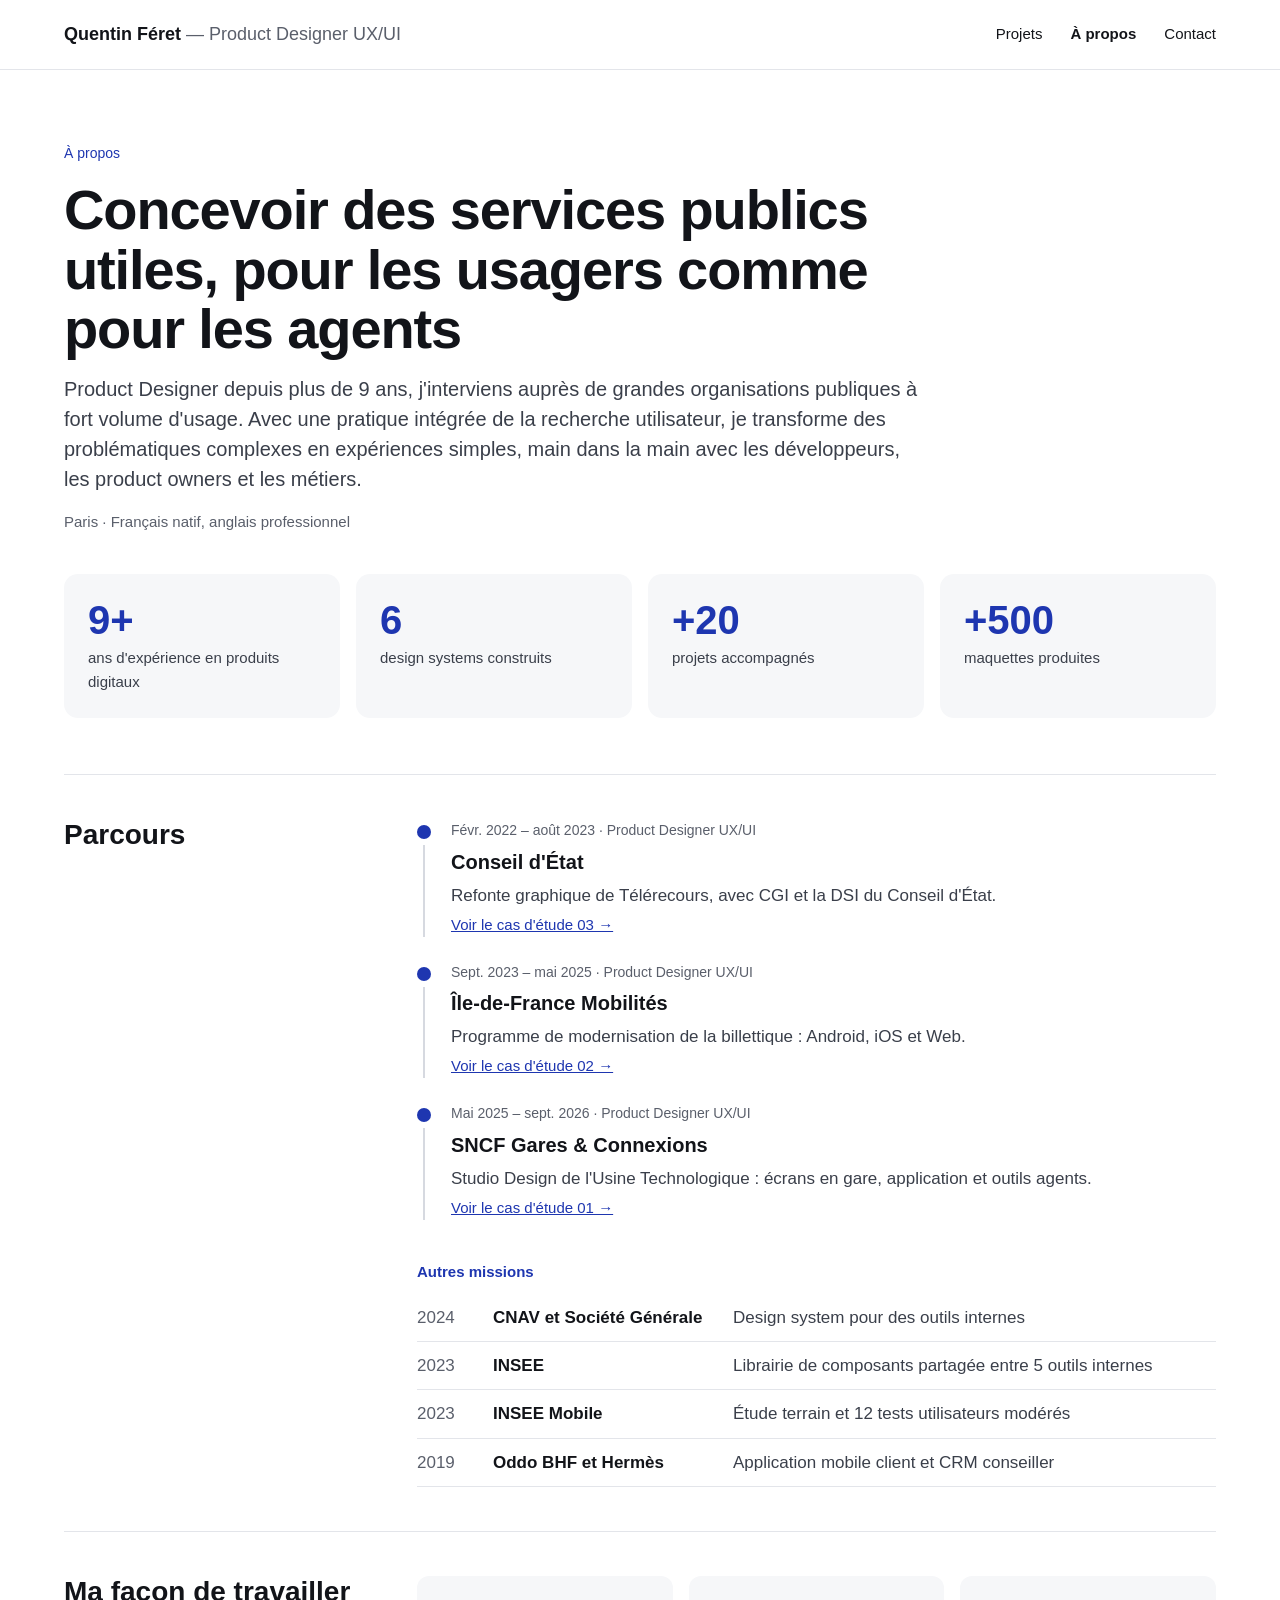
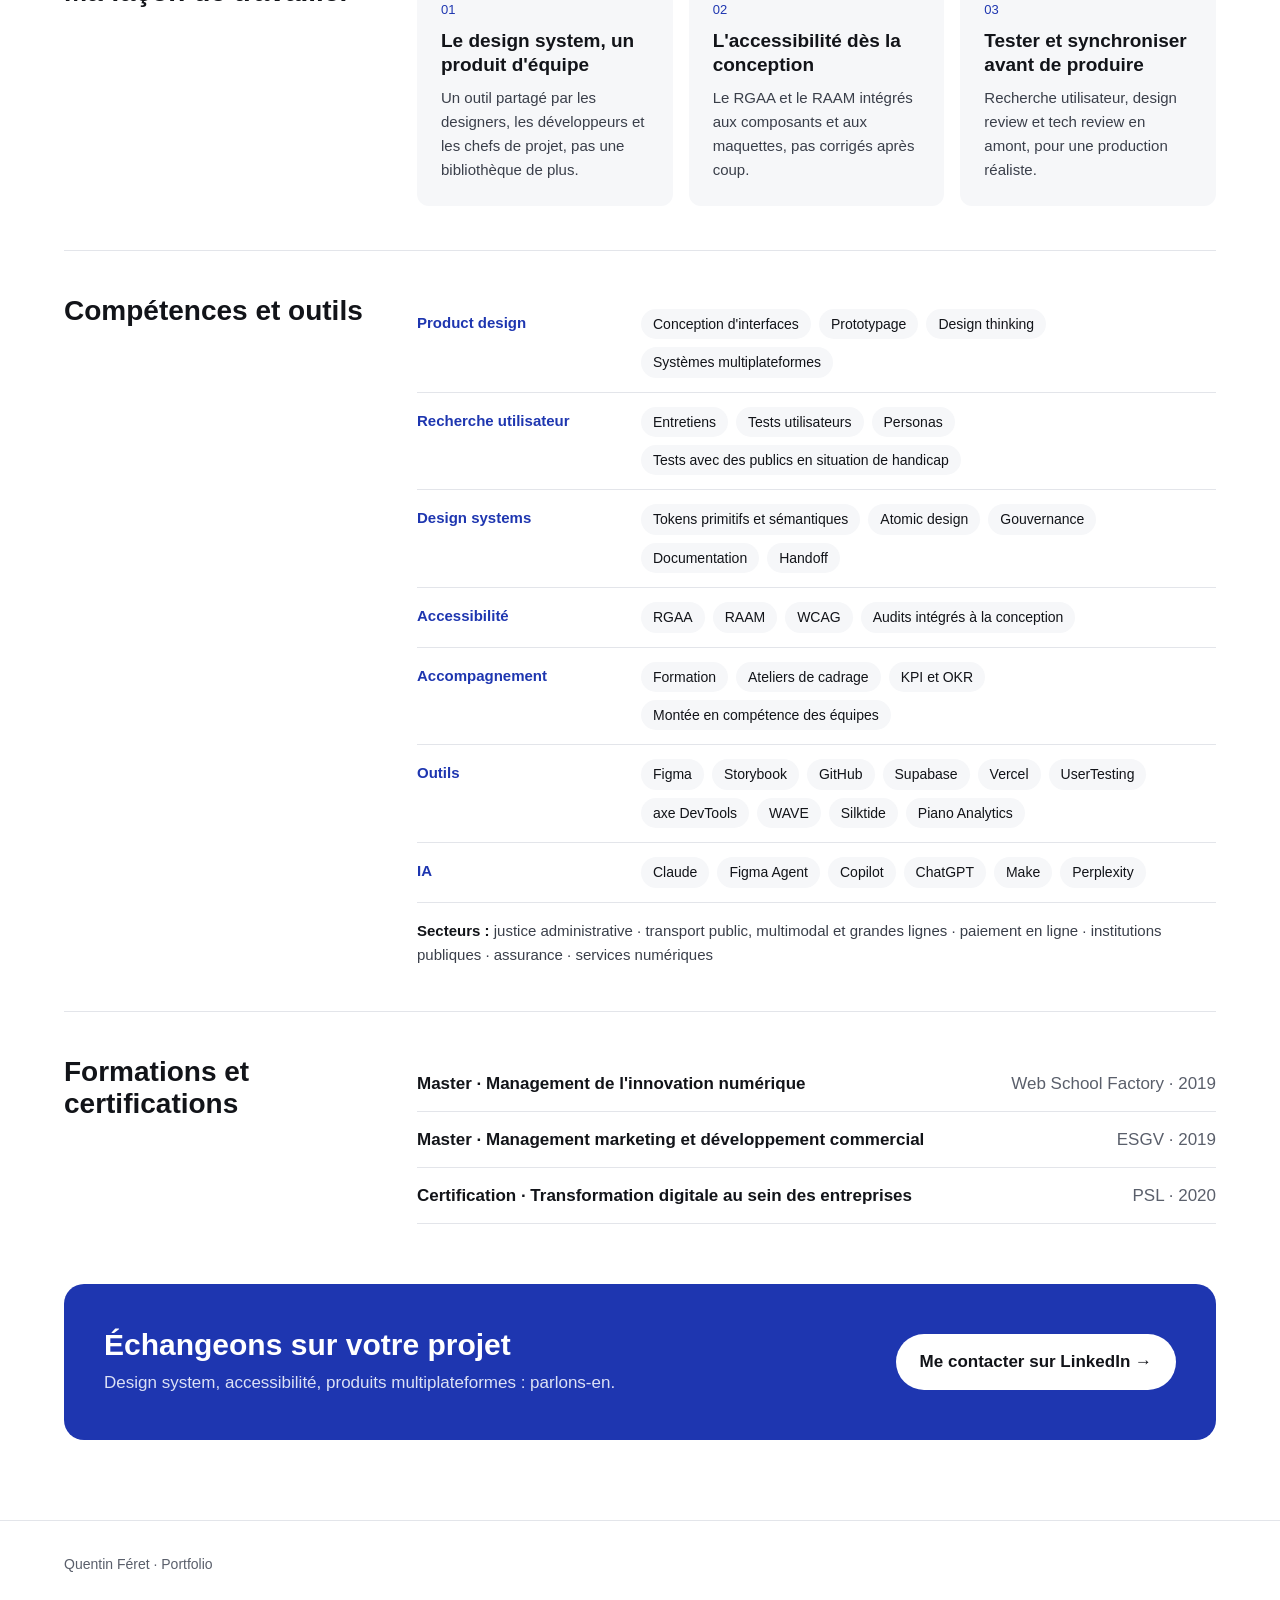
==== apropos.html @ 598bed36 "First upload" ====
<!doctype html>
<html lang="fr">
<head>
<meta charset="utf-8">
<meta name="viewport" content="width=device-width, initial-scale=1">
<title>À propos — Quentin Féret</title>
<meta name="description" content="Portfolio de Quentin Féret, Product Designer UX/UI : trois cas d'étude autour du design system (SNCF Gares &amp; Connexions, Île-de-France Mobilités, Conseil d'État).">
<meta property="og:title" content="À propos — Quentin Féret">
<meta property="og:type" content="website">
<link rel="icon" href="data:image/svg+xml,%3Csvg xmlns=%22http://www.w3.org/2000/svg%22 viewBox=%220 0 64 64%22%3E%3Crect width=%2264%22 height=%2264%22 rx=%2214%22 fill=%22%231E36B0%22/%3E%3Ctext x=%2232%22 y=%2242%22 font-family=%22Helvetica,Arial%22 font-size=%2226%22 font-weight=%22700%22 fill=%22white%22 text-anchor=%22middle%22%3EQF%3C/text%3E%3C/svg%3E">
<style>
*,*::before,*::after{box-sizing:border-box}
html{-webkit-text-size-adjust:100%}
img{max-width:100%}
body{margin:0;background:#FFFFFF}
a{color:#1E36B0}a:hover{color:#142680}
</style>
</head>
<body>
<div style="background: #FFFFFF; color: #121419; font-family: 'Helvetica Neue', Helvetica, Arial, sans-serif; font-size: 17px; line-height: 1.6; min-height: 100vh">
<header style="border-bottom: 1px solid #E3E5EA">
<div style="max-width: 1200px; margin: 0 auto; padding: 20px 24px; display: flex; flex-wrap: wrap; justify-content: space-between; align-items: center; gap: 16px">
<a href="index.html" style="font-weight: 600; font-size: 18px; color: #121419; text-decoration: none">Quentin Féret <span style="font-weight: 400; color: #5A5F6B">— Product Designer UX/UI</span></a>
<nav aria-label="Navigation principale" style="display: flex; gap: 28px; font-size: 15px">
<a href="index.html" style="color: #121419; text-decoration: none">Projets</a>
<a href="apropos.html" style="color: #121419; text-decoration: none; font-weight: 600">À propos</a>
<a href="https://www.linkedin.com/in/quentin-feret" target="_blank" rel="noopener" style="color: #121419; text-decoration: none">Contact</a>
</nav>
</div>
</header>
<main style="max-width: 1200px; margin: 0 auto; padding: 72px 24px 40px">
<div style="display: flex; flex-wrap: wrap; gap: 32px 56px; align-items: center; padding-bottom: 40px">
<div style="flex: 1 1 480px; max-width: 860px; display: flex; flex-direction: column; gap: 16px">
<span style="font-size: 14px; color: #1E36B0; font-weight: 500">À propos</span>
<h1 style="margin: 0; font-weight: 600; font-size: clamp(36px, 5vw, 56px); line-height: 1.06; letter-spacing: -0.02em">Concevoir des services publics utiles, pour les usagers comme pour les agents</h1>
<p style="margin: 0; font-size: 20px; line-height: 1.5; color: #3A3F4A">Product Designer depuis plus de 9 ans, j'interviens auprès de grandes organisations publiques à fort volume d'usage. Avec une pratique intégrée de la recherche utilisateur, je transforme des problématiques complexes en expériences simples, main dans la main avec les développeurs, les product owners et les métiers.</p>
<p style="margin: 0; font-size: 15px; color: #5A5F6B">Paris · Français natif, anglais professionnel</p>
</div>
</div>
<ul style="margin: 0 0 56px; padding: 0; list-style: none; display: grid; grid-template-columns: repeat(auto-fit, minmax(200px, 1fr)); gap: 16px"><li style="padding: 24px; background: #F6F7F9; border-radius: 14px; display: flex; flex-direction: column; gap: 4px"><span style="font-size: 40px; font-weight: 600; line-height: 1.1; color: #1E36B0">9+</span><span style="font-size: 15px; color: #3A3F4A">ans d'expérience en produits digitaux</span></li><li style="padding: 24px; background: #F6F7F9; border-radius: 14px; display: flex; flex-direction: column; gap: 4px"><span style="font-size: 40px; font-weight: 600; line-height: 1.1; color: #1E36B0">6</span><span style="font-size: 15px; color: #3A3F4A">design systems construits</span></li><li style="padding: 24px; background: #F6F7F9; border-radius: 14px; display: flex; flex-direction: column; gap: 4px"><span style="font-size: 40px; font-weight: 600; line-height: 1.1; color: #1E36B0">+20</span><span style="font-size: 15px; color: #3A3F4A">projets accompagnés</span></li><li style="padding: 24px; background: #F6F7F9; border-radius: 14px; display: flex; flex-direction: column; gap: 4px"><span style="font-size: 40px; font-weight: 600; line-height: 1.1; color: #1E36B0">+500</span><span style="font-size: 15px; color: #3A3F4A">maquettes produites</span></li></ul>
<section style="display: flex; flex-wrap: wrap; gap: 24px 40px; padding: 44px 0; border-top: 1px solid #E3E5EA">
<h2 style="flex: 1 1 220px; margin: 0; font-weight: 600; font-size: 28px; line-height: 1.15">Parcours</h2>
<div style="flex: 3 1 520px; display: flex; flex-direction: column; gap: 16px">
<ol style="margin: 0; padding: 0; list-style: none; display: flex; flex-direction: column"><li style="display: flex; gap: 20px; padding-bottom: 24px">
<div style="flex: 0 0 auto; display: flex; flex-direction: column; align-items: center"><span style="width: 14px; height: 14px; margin-top: 6px; border-radius: 50%; background: #1E36B0"></span><span style="flex-grow: 1; width: 2px; background: #D6D9E0; margin-top: 6px"></span></div>
<div style="display: flex; flex-direction: column; gap: 4px"><span style="font-size: 14px; color: #5A5F6B">Févr. 2022 – août 2023 · Product Designer UX/UI</span><span style="font-size: 20px; font-weight: 600">Conseil d'État</span><span style="color: #3A3F4A">Refonte graphique de Télérecours, avec CGI et la DSI du Conseil d'État.</span><a href="cas03-resume.html" style="font-size: 15px; font-weight: 500">Voir le cas d'étude 03 →</a></div>
</li><li style="display: flex; gap: 20px; padding-bottom: 24px">
<div style="flex: 0 0 auto; display: flex; flex-direction: column; align-items: center"><span style="width: 14px; height: 14px; margin-top: 6px; border-radius: 50%; background: #1E36B0"></span><span style="flex-grow: 1; width: 2px; background: #D6D9E0; margin-top: 6px"></span></div>
<div style="display: flex; flex-direction: column; gap: 4px"><span style="font-size: 14px; color: #5A5F6B">Sept. 2023 – mai 2025 · Product Designer UX/UI</span><span style="font-size: 20px; font-weight: 600">Île-de-France Mobilités</span><span style="color: #3A3F4A">Programme de modernisation de la billettique : Android, iOS et Web.</span><a href="cas02-resume.html" style="font-size: 15px; font-weight: 500">Voir le cas d'étude 02 →</a></div>
</li><li style="display: flex; gap: 20px; padding-bottom: 24px">
<div style="flex: 0 0 auto; display: flex; flex-direction: column; align-items: center"><span style="width: 14px; height: 14px; margin-top: 6px; border-radius: 50%; background: #1E36B0"></span><span style="flex-grow: 1; width: 2px; background: #D6D9E0; margin-top: 6px"></span></div>
<div style="display: flex; flex-direction: column; gap: 4px"><span style="font-size: 14px; color: #5A5F6B">Mai 2025 – sept. 2026 · Product Designer UX/UI</span><span style="font-size: 20px; font-weight: 600">SNCF Gares &amp; Connexions</span><span style="color: #3A3F4A">Studio Design de l'Usine Technologique : écrans en gare, application et outils agents.</span><a href="cas01-resume.html" style="font-size: 15px; font-weight: 500">Voir le cas d'étude 01 →</a></div>
</li></ol>
<div style="display: flex; flex-direction: column; gap: 10px"><h3 style="margin: 0; font-size: 15px; font-weight: 600; color: #1E36B0">Autres missions</h3><ul style="margin: 0; padding: 0; list-style: none; display: flex; flex-direction: column"><li style="display: flex; flex-wrap: wrap; gap: 4px 20px; padding: 10px 0; border-bottom: 1px solid #E3E5EA"><span style="flex: 0 0 56px; color: #5A5F6B">2024</span><span style="flex: 0 0 220px; font-weight: 600">CNAV et Société Générale</span><span style="flex: 1 1 240px; color: #3A3F4A">Design system pour des outils internes</span></li><li style="display: flex; flex-wrap: wrap; gap: 4px 20px; padding: 10px 0; border-bottom: 1px solid #E3E5EA"><span style="flex: 0 0 56px; color: #5A5F6B">2023</span><span style="flex: 0 0 220px; font-weight: 600">INSEE</span><span style="flex: 1 1 240px; color: #3A3F4A">Librairie de composants partagée entre 5 outils internes</span></li><li style="display: flex; flex-wrap: wrap; gap: 4px 20px; padding: 10px 0; border-bottom: 1px solid #E3E5EA"><span style="flex: 0 0 56px; color: #5A5F6B">2023</span><span style="flex: 0 0 220px; font-weight: 600">INSEE Mobile</span><span style="flex: 1 1 240px; color: #3A3F4A">Étude terrain et 12 tests utilisateurs modérés</span></li><li style="display: flex; flex-wrap: wrap; gap: 4px 20px; padding: 10px 0; border-bottom: 1px solid #E3E5EA"><span style="flex: 0 0 56px; color: #5A5F6B">2019</span><span style="flex: 0 0 220px; font-weight: 600">Oddo BHF et Hermès</span><span style="flex: 1 1 240px; color: #3A3F4A">Application mobile client et CRM conseiller</span></li></ul></div>
</div>
</section>
<section style="display: flex; flex-wrap: wrap; gap: 24px 40px; padding: 44px 0; border-top: 1px solid #E3E5EA">
<h2 style="flex: 1 1 220px; margin: 0; font-weight: 600; font-size: 28px; line-height: 1.15">Ma façon de travailler</h2>
<div style="flex: 3 1 520px; display: flex; flex-direction: column; gap: 16px">
<ul style="margin: 0; padding: 0; list-style: none; display: grid; grid-template-columns: repeat(auto-fit, minmax(220px, 1fr)); gap: 16px"><li style="padding: 24px; background: #F6F7F9; border-radius: 12px; display: flex; flex-direction: column; gap: 8px"><span style="font-size: 13px; color: #1E36B0">01</span><h3 style="margin: 0; font-size: 19px; font-weight: 600; line-height: 1.3">Le design system, un produit d'équipe</h3><p style="margin: 0; color: #3A3F4A; font-size: 15px">Un outil partagé par les designers, les développeurs et les chefs de projet, pas une bibliothèque de plus.</p></li><li style="padding: 24px; background: #F6F7F9; border-radius: 12px; display: flex; flex-direction: column; gap: 8px"><span style="font-size: 13px; color: #1E36B0">02</span><h3 style="margin: 0; font-size: 19px; font-weight: 600; line-height: 1.3">L'accessibilité dès la conception</h3><p style="margin: 0; color: #3A3F4A; font-size: 15px">Le RGAA et le RAAM intégrés aux composants et aux maquettes, pas corrigés après coup.</p></li><li style="padding: 24px; background: #F6F7F9; border-radius: 12px; display: flex; flex-direction: column; gap: 8px"><span style="font-size: 13px; color: #1E36B0">03</span><h3 style="margin: 0; font-size: 19px; font-weight: 600; line-height: 1.3">Tester et synchroniser avant de produire</h3><p style="margin: 0; color: #3A3F4A; font-size: 15px">Recherche utilisateur, design review et tech review en amont, pour une production réaliste.</p></li></ul>
</div>
</section>
<section style="display: flex; flex-wrap: wrap; gap: 24px 40px; padding: 44px 0; border-top: 1px solid #E3E5EA">
<h2 style="flex: 1 1 220px; margin: 0; font-weight: 600; font-size: 28px; line-height: 1.15">Compétences et outils</h2>
<div style="flex: 3 1 520px; display: flex; flex-direction: column; gap: 16px">
<div style="display: flex; flex-direction: column"><div style="display: flex; flex-wrap: wrap; gap: 8px 24px; padding: 14px 0; border-bottom: 1px solid #E3E5EA"><h3 style="flex: 0 0 200px; margin: 0; font-size: 15px; font-weight: 600; line-height: 1.8; color: #1E36B0">Product design</h3><ul style="flex: 1 1 280px; margin: 0; padding: 0; list-style: none; display: flex; flex-wrap: wrap; gap: 8px"><li style="padding: 4px 12px; background: #F6F7F9; border-radius: 999px; font-size: 14px">Conception d'interfaces</li><li style="padding: 4px 12px; background: #F6F7F9; border-radius: 999px; font-size: 14px">Prototypage</li><li style="padding: 4px 12px; background: #F6F7F9; border-radius: 999px; font-size: 14px">Design thinking</li><li style="padding: 4px 12px; background: #F6F7F9; border-radius: 999px; font-size: 14px">Systèmes multiplateformes</li></ul></div><div style="display: flex; flex-wrap: wrap; gap: 8px 24px; padding: 14px 0; border-bottom: 1px solid #E3E5EA"><h3 style="flex: 0 0 200px; margin: 0; font-size: 15px; font-weight: 600; line-height: 1.8; color: #1E36B0">Recherche utilisateur</h3><ul style="flex: 1 1 280px; margin: 0; padding: 0; list-style: none; display: flex; flex-wrap: wrap; gap: 8px"><li style="padding: 4px 12px; background: #F6F7F9; border-radius: 999px; font-size: 14px">Entretiens</li><li style="padding: 4px 12px; background: #F6F7F9; border-radius: 999px; font-size: 14px">Tests utilisateurs</li><li style="padding: 4px 12px; background: #F6F7F9; border-radius: 999px; font-size: 14px">Personas</li><li style="padding: 4px 12px; background: #F6F7F9; border-radius: 999px; font-size: 14px">Tests avec des publics en situation de handicap</li></ul></div><div style="display: flex; flex-wrap: wrap; gap: 8px 24px; padding: 14px 0; border-bottom: 1px solid #E3E5EA"><h3 style="flex: 0 0 200px; margin: 0; font-size: 15px; font-weight: 600; line-height: 1.8; color: #1E36B0">Design systems</h3><ul style="flex: 1 1 280px; margin: 0; padding: 0; list-style: none; display: flex; flex-wrap: wrap; gap: 8px"><li style="padding: 4px 12px; background: #F6F7F9; border-radius: 999px; font-size: 14px">Tokens primitifs et sémantiques</li><li style="padding: 4px 12px; background: #F6F7F9; border-radius: 999px; font-size: 14px">Atomic design</li><li style="padding: 4px 12px; background: #F6F7F9; border-radius: 999px; font-size: 14px">Gouvernance</li><li style="padding: 4px 12px; background: #F6F7F9; border-radius: 999px; font-size: 14px">Documentation</li><li style="padding: 4px 12px; background: #F6F7F9; border-radius: 999px; font-size: 14px">Handoff</li></ul></div><div style="display: flex; flex-wrap: wrap; gap: 8px 24px; padding: 14px 0; border-bottom: 1px solid #E3E5EA"><h3 style="flex: 0 0 200px; margin: 0; font-size: 15px; font-weight: 600; line-height: 1.8; color: #1E36B0">Accessibilité</h3><ul style="flex: 1 1 280px; margin: 0; padding: 0; list-style: none; display: flex; flex-wrap: wrap; gap: 8px"><li style="padding: 4px 12px; background: #F6F7F9; border-radius: 999px; font-size: 14px">RGAA</li><li style="padding: 4px 12px; background: #F6F7F9; border-radius: 999px; font-size: 14px">RAAM</li><li style="padding: 4px 12px; background: #F6F7F9; border-radius: 999px; font-size: 14px">WCAG</li><li style="padding: 4px 12px; background: #F6F7F9; border-radius: 999px; font-size: 14px">Audits intégrés à la conception</li></ul></div><div style="display: flex; flex-wrap: wrap; gap: 8px 24px; padding: 14px 0; border-bottom: 1px solid #E3E5EA"><h3 style="flex: 0 0 200px; margin: 0; font-size: 15px; font-weight: 600; line-height: 1.8; color: #1E36B0">Accompagnement</h3><ul style="flex: 1 1 280px; margin: 0; padding: 0; list-style: none; display: flex; flex-wrap: wrap; gap: 8px"><li style="padding: 4px 12px; background: #F6F7F9; border-radius: 999px; font-size: 14px">Formation</li><li style="padding: 4px 12px; background: #F6F7F9; border-radius: 999px; font-size: 14px">Ateliers de cadrage</li><li style="padding: 4px 12px; background: #F6F7F9; border-radius: 999px; font-size: 14px">KPI et OKR</li><li style="padding: 4px 12px; background: #F6F7F9; border-radius: 999px; font-size: 14px">Montée en compétence des équipes</li></ul></div><div style="display: flex; flex-wrap: wrap; gap: 8px 24px; padding: 14px 0; border-bottom: 1px solid #E3E5EA"><h3 style="flex: 0 0 200px; margin: 0; font-size: 15px; font-weight: 600; line-height: 1.8; color: #1E36B0">Outils</h3><ul style="flex: 1 1 280px; margin: 0; padding: 0; list-style: none; display: flex; flex-wrap: wrap; gap: 8px"><li style="padding: 4px 12px; background: #F6F7F9; border-radius: 999px; font-size: 14px">Figma</li><li style="padding: 4px 12px; background: #F6F7F9; border-radius: 999px; font-size: 14px">Storybook</li><li style="padding: 4px 12px; background: #F6F7F9; border-radius: 999px; font-size: 14px">GitHub</li><li style="padding: 4px 12px; background: #F6F7F9; border-radius: 999px; font-size: 14px">Supabase</li><li style="padding: 4px 12px; background: #F6F7F9; border-radius: 999px; font-size: 14px">Vercel</li><li style="padding: 4px 12px; background: #F6F7F9; border-radius: 999px; font-size: 14px">UserTesting</li><li style="padding: 4px 12px; background: #F6F7F9; border-radius: 999px; font-size: 14px">axe DevTools</li><li style="padding: 4px 12px; background: #F6F7F9; border-radius: 999px; font-size: 14px">WAVE</li><li style="padding: 4px 12px; background: #F6F7F9; border-radius: 999px; font-size: 14px">Silktide</li><li style="padding: 4px 12px; background: #F6F7F9; border-radius: 999px; font-size: 14px">Piano Analytics</li></ul></div><div style="display: flex; flex-wrap: wrap; gap: 8px 24px; padding: 14px 0; border-bottom: 1px solid #E3E5EA"><h3 style="flex: 0 0 200px; margin: 0; font-size: 15px; font-weight: 600; line-height: 1.8; color: #1E36B0">IA</h3><ul style="flex: 1 1 280px; margin: 0; padding: 0; list-style: none; display: flex; flex-wrap: wrap; gap: 8px"><li style="padding: 4px 12px; background: #F6F7F9; border-radius: 999px; font-size: 14px">Claude</li><li style="padding: 4px 12px; background: #F6F7F9; border-radius: 999px; font-size: 14px">Figma Agent</li><li style="padding: 4px 12px; background: #F6F7F9; border-radius: 999px; font-size: 14px">Copilot</li><li style="padding: 4px 12px; background: #F6F7F9; border-radius: 999px; font-size: 14px">ChatGPT</li><li style="padding: 4px 12px; background: #F6F7F9; border-radius: 999px; font-size: 14px">Make</li><li style="padding: 4px 12px; background: #F6F7F9; border-radius: 999px; font-size: 14px">Perplexity</li></ul></div></div>
<p style="margin: 0; font-size: 15px; color: #3A3F4A"><strong style="color: #121419">Secteurs :</strong> justice administrative · transport public, multimodal et grandes lignes · paiement en ligne · institutions publiques · assurance · services numériques</p>
</div>
</section>
<section style="display: flex; flex-wrap: wrap; gap: 24px 40px; padding: 44px 0; border-top: 1px solid #E3E5EA">
<h2 style="flex: 1 1 220px; margin: 0; font-weight: 600; font-size: 28px; line-height: 1.15">Formations et certifications</h2>
<div style="flex: 3 1 520px; display: flex; flex-direction: column; gap: 16px">
<ul style="margin: 0; padding: 0; list-style: none; display: flex; flex-direction: column"><li style="display: flex; flex-wrap: wrap; justify-content: space-between; gap: 8px 24px; padding: 14px 0; border-bottom: 1px solid #E3E5EA"><span style="font-weight: 600">Master · Management de l'innovation numérique</span><span style="color: #5A5F6B">Web School Factory · 2019</span></li><li style="display: flex; flex-wrap: wrap; justify-content: space-between; gap: 8px 24px; padding: 14px 0; border-bottom: 1px solid #E3E5EA"><span style="font-weight: 600">Master · Management marketing et développement commercial</span><span style="color: #5A5F6B">ESGV · 2019</span></li><li style="display: flex; flex-wrap: wrap; justify-content: space-between; gap: 8px 24px; padding: 14px 0; border-bottom: 1px solid #E3E5EA"><span style="font-weight: 600">Certification · Transformation digitale au sein des entreprises</span><span style="color: #5A5F6B">PSL · 2020</span></li></ul>
</div>
</section>
<section style="margin-top: 16px; padding: 44px 40px; background: #1E36B0; border-radius: 20px; color: #FFFFFF; display: flex; flex-wrap: wrap; justify-content: space-between; align-items: center; gap: 24px">
<div style="display: flex; flex-direction: column; gap: 6px"><h2 style="margin: 0; font-size: 30px; font-weight: 600; line-height: 1.15">Échangeons sur votre projet</h2><p style="margin: 0; color: #DCE1F5">Design system, accessibilité, produits multiplateformes : parlons-en.</p></div>
<a href="https://www.linkedin.com/in/quentin-feret" target="_blank" rel="noopener" style="padding: 14px 24px; background: #FFFFFF; color: #121419; border-radius: 999px; font-weight: 600; text-decoration: none">Me contacter sur LinkedIn →</a>
</section>
</main>
<footer style="border-top: 1px solid #E3E5EA; margin-top: 40px">
<div style="max-width: 1200px; margin: 0 auto; padding: 32px 24px; font-size: 14px; color: #5A5F6B">Quentin Féret · Portfolio</div>
</footer>
</div>
</body>
</html>
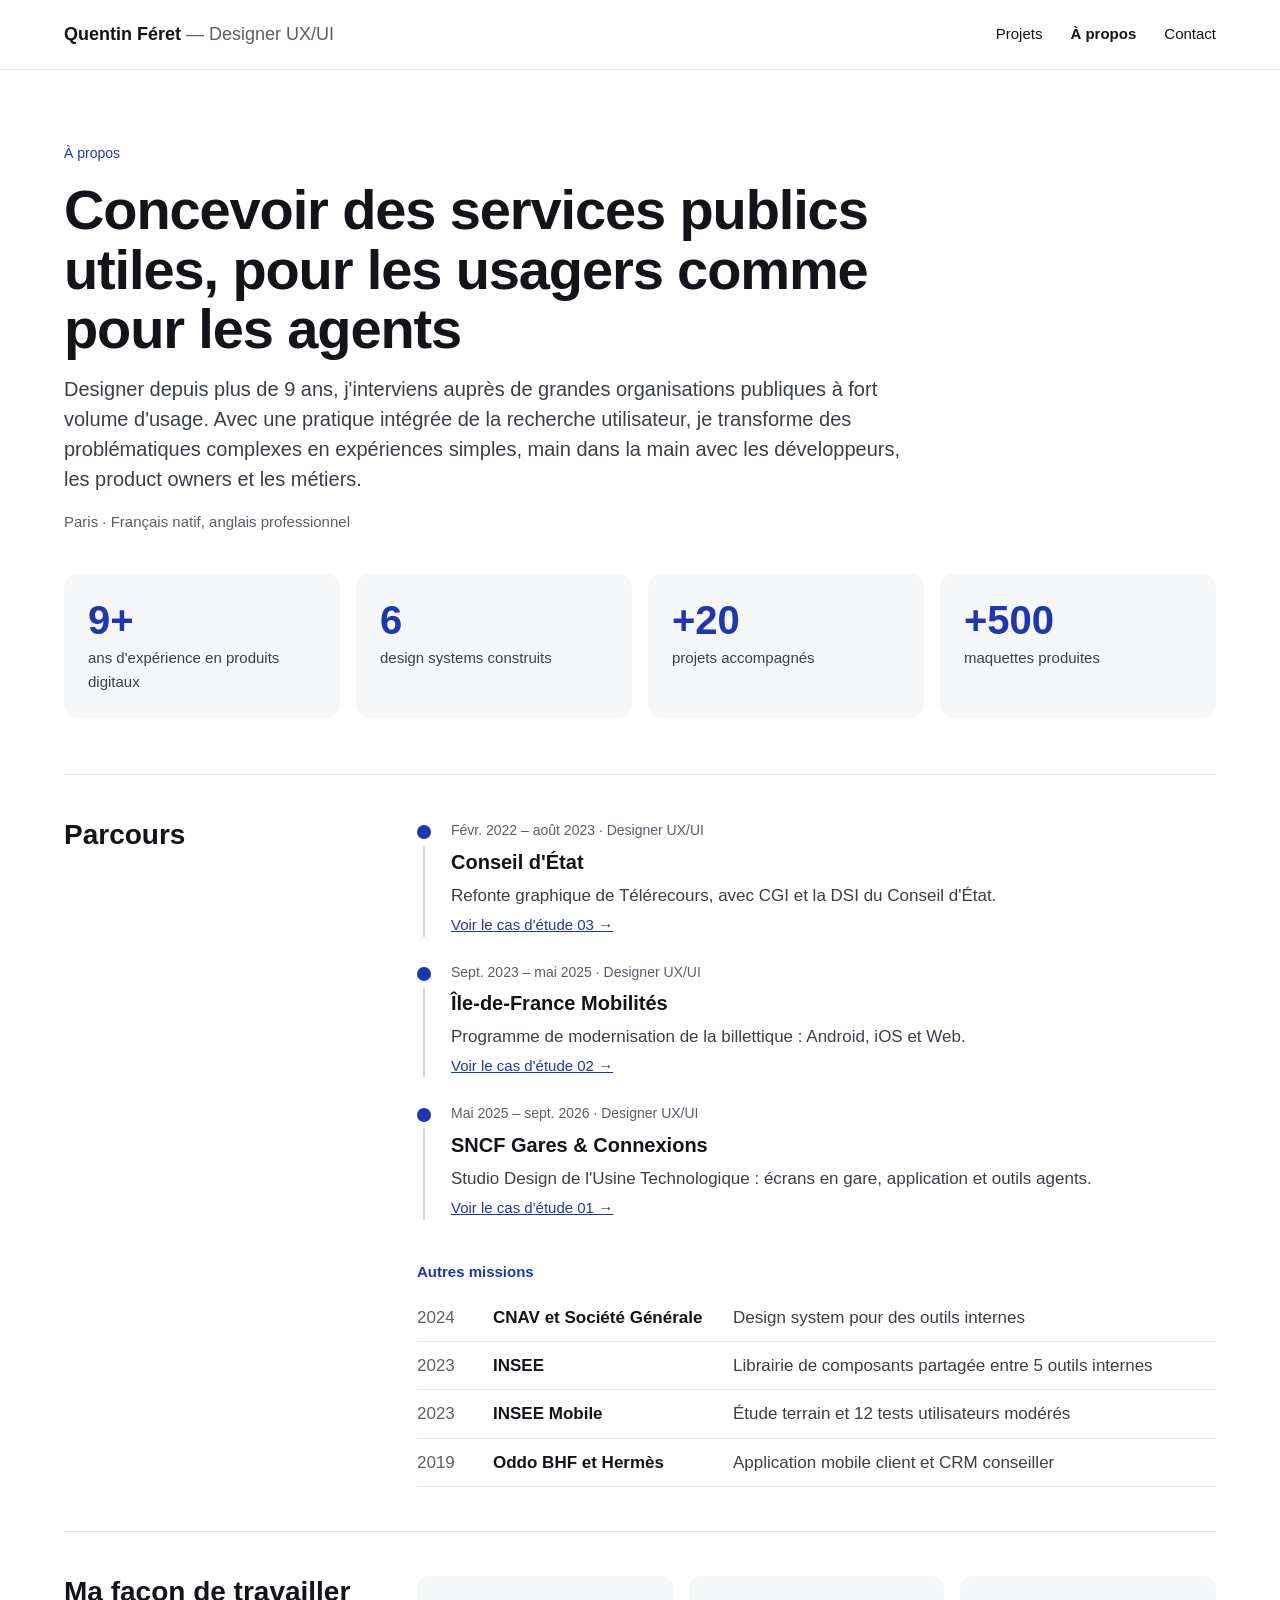
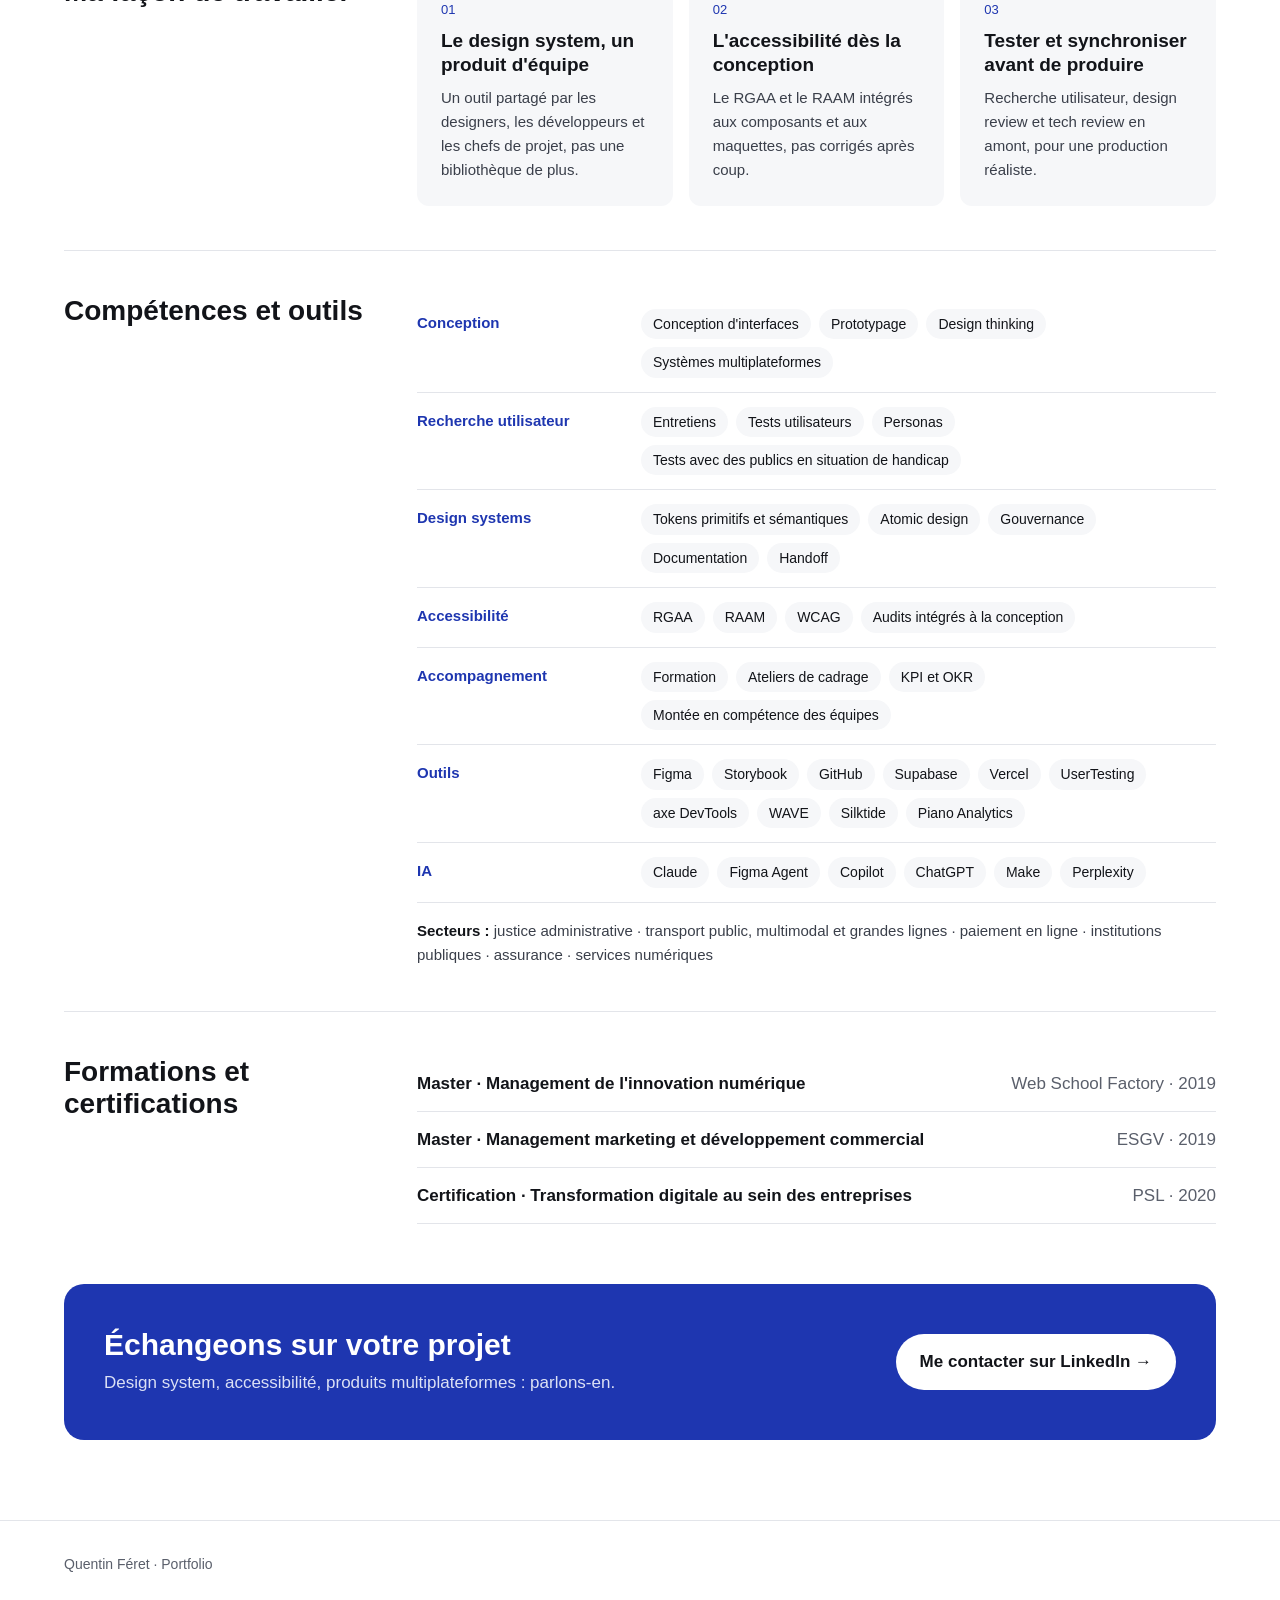
==== commit db213350: "Retire le bilan des résumés et remplace Product Designer par Designer Co-Authored-By: Claude Opus 5." ====
--- a/apropos.html
+++ b/apropos.html
@@ -4,7 +4,7 @@
 <meta charset="utf-8">
 <meta name="viewport" content="width=device-width, initial-scale=1">
 <title>À propos — Quentin Féret</title>
-<meta name="description" content="Portfolio de Quentin Féret, Product Designer UX/UI : trois cas d'étude autour du design system (SNCF Gares &amp; Connexions, Île-de-France Mobilités, Conseil d'État).">
+<meta name="description" content="Portfolio de Quentin Féret, Designer UX/UI : trois cas d'étude autour du design system (SNCF Gares &amp; Connexions, Île-de-France Mobilités, Conseil d'État).">
 <meta property="og:title" content="À propos — Quentin Féret">
 <meta property="og:type" content="website">
 <link rel="icon" href="data:image/svg+xml,%3Csvg xmlns=%22http://www.w3.org/2000/svg%22 viewBox=%220 0 64 64%22%3E%3Crect width=%2264%22 height=%2264%22 rx=%2214%22 fill=%22%231E36B0%22/%3E%3Ctext x=%2232%22 y=%2242%22 font-family=%22Helvetica,Arial%22 font-size=%2226%22 font-weight=%22700%22 fill=%22white%22 text-anchor=%22middle%22%3EQF%3C/text%3E%3C/svg%3E">
@@ -20,7 +20,7 @@
 <div style="background: #FFFFFF; color: #121419; font-family: 'Helvetica Neue', Helvetica, Arial, sans-serif; font-size: 17px; line-height: 1.6; min-height: 100vh">
 <header style="border-bottom: 1px solid #E3E5EA">
 <div style="max-width: 1200px; margin: 0 auto; padding: 20px 24px; display: flex; flex-wrap: wrap; justify-content: space-between; align-items: center; gap: 16px">
-<a href="index.html" style="font-weight: 600; font-size: 18px; color: #121419; text-decoration: none">Quentin Féret <span style="font-weight: 400; color: #5A5F6B">— Product Designer UX/UI</span></a>
+<a href="index.html" style="font-weight: 600; font-size: 18px; color: #121419; text-decoration: none">Quentin Féret <span style="font-weight: 400; color: #5A5F6B">— Designer UX/UI</span></a>
 <nav aria-label="Navigation principale" style="display: flex; gap: 28px; font-size: 15px">
 <a href="index.html" style="color: #121419; text-decoration: none">Projets</a>
 <a href="apropos.html" style="color: #121419; text-decoration: none; font-weight: 600">À propos</a>
@@ -33,7 +33,7 @@
 <div style="flex: 1 1 480px; max-width: 860px; display: flex; flex-direction: column; gap: 16px">
 <span style="font-size: 14px; color: #1E36B0; font-weight: 500">À propos</span>
 <h1 style="margin: 0; font-weight: 600; font-size: clamp(36px, 5vw, 56px); line-height: 1.06; letter-spacing: -0.02em">Concevoir des services publics utiles, pour les usagers comme pour les agents</h1>
-<p style="margin: 0; font-size: 20px; line-height: 1.5; color: #3A3F4A">Product Designer depuis plus de 9 ans, j'interviens auprès de grandes organisations publiques à fort volume d'usage. Avec une pratique intégrée de la recherche utilisateur, je transforme des problématiques complexes en expériences simples, main dans la main avec les développeurs, les product owners et les métiers.</p>
+<p style="margin: 0; font-size: 20px; line-height: 1.5; color: #3A3F4A">Designer depuis plus de 9 ans, j'interviens auprès de grandes organisations publiques à fort volume d'usage. Avec une pratique intégrée de la recherche utilisateur, je transforme des problématiques complexes en expériences simples, main dans la main avec les développeurs, les product owners et les métiers.</p>
 <p style="margin: 0; font-size: 15px; color: #5A5F6B">Paris · Français natif, anglais professionnel</p>
 </div>
 </div>
@@ -43,13 +43,13 @@
 <div style="flex: 3 1 520px; display: flex; flex-direction: column; gap: 16px">
 <ol style="margin: 0; padding: 0; list-style: none; display: flex; flex-direction: column"><li style="display: flex; gap: 20px; padding-bottom: 24px">
 <div style="flex: 0 0 auto; display: flex; flex-direction: column; align-items: center"><span style="width: 14px; height: 14px; margin-top: 6px; border-radius: 50%; background: #1E36B0"></span><span style="flex-grow: 1; width: 2px; background: #D6D9E0; margin-top: 6px"></span></div>
-<div style="display: flex; flex-direction: column; gap: 4px"><span style="font-size: 14px; color: #5A5F6B">Févr. 2022 – août 2023 · Product Designer UX/UI</span><span style="font-size: 20px; font-weight: 600">Conseil d'État</span><span style="color: #3A3F4A">Refonte graphique de Télérecours, avec CGI et la DSI du Conseil d'État.</span><a href="cas03-resume.html" style="font-size: 15px; font-weight: 500">Voir le cas d'étude 03 →</a></div>
+<div style="display: flex; flex-direction: column; gap: 4px"><span style="font-size: 14px; color: #5A5F6B">Févr. 2022 – août 2023 · Designer UX/UI</span><span style="font-size: 20px; font-weight: 600">Conseil d'État</span><span style="color: #3A3F4A">Refonte graphique de Télérecours, avec CGI et la DSI du Conseil d'État.</span><a href="cas03-resume.html" style="font-size: 15px; font-weight: 500">Voir le cas d'étude 03 →</a></div>
 </li><li style="display: flex; gap: 20px; padding-bottom: 24px">
 <div style="flex: 0 0 auto; display: flex; flex-direction: column; align-items: center"><span style="width: 14px; height: 14px; margin-top: 6px; border-radius: 50%; background: #1E36B0"></span><span style="flex-grow: 1; width: 2px; background: #D6D9E0; margin-top: 6px"></span></div>
-<div style="display: flex; flex-direction: column; gap: 4px"><span style="font-size: 14px; color: #5A5F6B">Sept. 2023 – mai 2025 · Product Designer UX/UI</span><span style="font-size: 20px; font-weight: 600">Île-de-France Mobilités</span><span style="color: #3A3F4A">Programme de modernisation de la billettique : Android, iOS et Web.</span><a href="cas02-resume.html" style="font-size: 15px; font-weight: 500">Voir le cas d'étude 02 →</a></div>
+<div style="display: flex; flex-direction: column; gap: 4px"><span style="font-size: 14px; color: #5A5F6B">Sept. 2023 – mai 2025 · Designer UX/UI</span><span style="font-size: 20px; font-weight: 600">Île-de-France Mobilités</span><span style="color: #3A3F4A">Programme de modernisation de la billettique : Android, iOS et Web.</span><a href="cas02-resume.html" style="font-size: 15px; font-weight: 500">Voir le cas d'étude 02 →</a></div>
 </li><li style="display: flex; gap: 20px; padding-bottom: 24px">
 <div style="flex: 0 0 auto; display: flex; flex-direction: column; align-items: center"><span style="width: 14px; height: 14px; margin-top: 6px; border-radius: 50%; background: #1E36B0"></span><span style="flex-grow: 1; width: 2px; background: #D6D9E0; margin-top: 6px"></span></div>
-<div style="display: flex; flex-direction: column; gap: 4px"><span style="font-size: 14px; color: #5A5F6B">Mai 2025 – sept. 2026 · Product Designer UX/UI</span><span style="font-size: 20px; font-weight: 600">SNCF Gares &amp; Connexions</span><span style="color: #3A3F4A">Studio Design de l'Usine Technologique : écrans en gare, application et outils agents.</span><a href="cas01-resume.html" style="font-size: 15px; font-weight: 500">Voir le cas d'étude 01 →</a></div>
+<div style="display: flex; flex-direction: column; gap: 4px"><span style="font-size: 14px; color: #5A5F6B">Mai 2025 – sept. 2026 · Designer UX/UI</span><span style="font-size: 20px; font-weight: 600">SNCF Gares &amp; Connexions</span><span style="color: #3A3F4A">Studio Design de l'Usine Technologique : écrans en gare, application et outils agents.</span><a href="cas01-resume.html" style="font-size: 15px; font-weight: 500">Voir le cas d'étude 01 →</a></div>
 </li></ol>
 <div style="display: flex; flex-direction: column; gap: 10px"><h3 style="margin: 0; font-size: 15px; font-weight: 600; color: #1E36B0">Autres missions</h3><ul style="margin: 0; padding: 0; list-style: none; display: flex; flex-direction: column"><li style="display: flex; flex-wrap: wrap; gap: 4px 20px; padding: 10px 0; border-bottom: 1px solid #E3E5EA"><span style="flex: 0 0 56px; color: #5A5F6B">2024</span><span style="flex: 0 0 220px; font-weight: 600">CNAV et Société Générale</span><span style="flex: 1 1 240px; color: #3A3F4A">Design system pour des outils internes</span></li><li style="display: flex; flex-wrap: wrap; gap: 4px 20px; padding: 10px 0; border-bottom: 1px solid #E3E5EA"><span style="flex: 0 0 56px; color: #5A5F6B">2023</span><span style="flex: 0 0 220px; font-weight: 600">INSEE</span><span style="flex: 1 1 240px; color: #3A3F4A">Librairie de composants partagée entre 5 outils internes</span></li><li style="display: flex; flex-wrap: wrap; gap: 4px 20px; padding: 10px 0; border-bottom: 1px solid #E3E5EA"><span style="flex: 0 0 56px; color: #5A5F6B">2023</span><span style="flex: 0 0 220px; font-weight: 600">INSEE Mobile</span><span style="flex: 1 1 240px; color: #3A3F4A">Étude terrain et 12 tests utilisateurs modérés</span></li><li style="display: flex; flex-wrap: wrap; gap: 4px 20px; padding: 10px 0; border-bottom: 1px solid #E3E5EA"><span style="flex: 0 0 56px; color: #5A5F6B">2019</span><span style="flex: 0 0 220px; font-weight: 600">Oddo BHF et Hermès</span><span style="flex: 1 1 240px; color: #3A3F4A">Application mobile client et CRM conseiller</span></li></ul></div>
 </div>
@@ -63,7 +63,7 @@
 <section style="display: flex; flex-wrap: wrap; gap: 24px 40px; padding: 44px 0; border-top: 1px solid #E3E5EA">
 <h2 style="flex: 1 1 220px; margin: 0; font-weight: 600; font-size: 28px; line-height: 1.15">Compétences et outils</h2>
 <div style="flex: 3 1 520px; display: flex; flex-direction: column; gap: 16px">
-<div style="display: flex; flex-direction: column"><div style="display: flex; flex-wrap: wrap; gap: 8px 24px; padding: 14px 0; border-bottom: 1px solid #E3E5EA"><h3 style="flex: 0 0 200px; margin: 0; font-size: 15px; font-weight: 600; line-height: 1.8; color: #1E36B0">Product design</h3><ul style="flex: 1 1 280px; margin: 0; padding: 0; list-style: none; display: flex; flex-wrap: wrap; gap: 8px"><li style="padding: 4px 12px; background: #F6F7F9; border-radius: 999px; font-size: 14px">Conception d'interfaces</li><li style="padding: 4px 12px; background: #F6F7F9; border-radius: 999px; font-size: 14px">Prototypage</li><li style="padding: 4px 12px; background: #F6F7F9; border-radius: 999px; font-size: 14px">Design thinking</li><li style="padding: 4px 12px; background: #F6F7F9; border-radius: 999px; font-size: 14px">Systèmes multiplateformes</li></ul></div><div style="display: flex; flex-wrap: wrap; gap: 8px 24px; padding: 14px 0; border-bottom: 1px solid #E3E5EA"><h3 style="flex: 0 0 200px; margin: 0; font-size: 15px; font-weight: 600; line-height: 1.8; color: #1E36B0">Recherche utilisateur</h3><ul style="flex: 1 1 280px; margin: 0; padding: 0; list-style: none; display: flex; flex-wrap: wrap; gap: 8px"><li style="padding: 4px 12px; background: #F6F7F9; border-radius: 999px; font-size: 14px">Entretiens</li><li style="padding: 4px 12px; background: #F6F7F9; border-radius: 999px; font-size: 14px">Tests utilisateurs</li><li style="padding: 4px 12px; background: #F6F7F9; border-radius: 999px; font-size: 14px">Personas</li><li style="padding: 4px 12px; background: #F6F7F9; border-radius: 999px; font-size: 14px">Tests avec des publics en situation de handicap</li></ul></div><div style="display: flex; flex-wrap: wrap; gap: 8px 24px; padding: 14px 0; border-bottom: 1px solid #E3E5EA"><h3 style="flex: 0 0 200px; margin: 0; font-size: 15px; font-weight: 600; line-height: 1.8; color: #1E36B0">Design systems</h3><ul style="flex: 1 1 280px; margin: 0; padding: 0; list-style: none; display: flex; flex-wrap: wrap; gap: 8px"><li style="padding: 4px 12px; background: #F6F7F9; border-radius: 999px; font-size: 14px">Tokens primitifs et sémantiques</li><li style="padding: 4px 12px; background: #F6F7F9; border-radius: 999px; font-size: 14px">Atomic design</li><li style="padding: 4px 12px; background: #F6F7F9; border-radius: 999px; font-size: 14px">Gouvernance</li><li style="padding: 4px 12px; background: #F6F7F9; border-radius: 999px; font-size: 14px">Documentation</li><li style="padding: 4px 12px; background: #F6F7F9; border-radius: 999px; font-size: 14px">Handoff</li></ul></div><div style="display: flex; flex-wrap: wrap; gap: 8px 24px; padding: 14px 0; border-bottom: 1px solid #E3E5EA"><h3 style="flex: 0 0 200px; margin: 0; font-size: 15px; font-weight: 600; line-height: 1.8; color: #1E36B0">Accessibilité</h3><ul style="flex: 1 1 280px; margin: 0; padding: 0; list-style: none; display: flex; flex-wrap: wrap; gap: 8px"><li style="padding: 4px 12px; background: #F6F7F9; border-radius: 999px; font-size: 14px">RGAA</li><li style="padding: 4px 12px; background: #F6F7F9; border-radius: 999px; font-size: 14px">RAAM</li><li style="padding: 4px 12px; background: #F6F7F9; border-radius: 999px; font-size: 14px">WCAG</li><li style="padding: 4px 12px; background: #F6F7F9; border-radius: 999px; font-size: 14px">Audits intégrés à la conception</li></ul></div><div style="display: flex; flex-wrap: wrap; gap: 8px 24px; padding: 14px 0; border-bottom: 1px solid #E3E5EA"><h3 style="flex: 0 0 200px; margin: 0; font-size: 15px; font-weight: 600; line-height: 1.8; color: #1E36B0">Accompagnement</h3><ul style="flex: 1 1 280px; margin: 0; padding: 0; list-style: none; display: flex; flex-wrap: wrap; gap: 8px"><li style="padding: 4px 12px; background: #F6F7F9; border-radius: 999px; font-size: 14px">Formation</li><li style="padding: 4px 12px; background: #F6F7F9; border-radius: 999px; font-size: 14px">Ateliers de cadrage</li><li style="padding: 4px 12px; background: #F6F7F9; border-radius: 999px; font-size: 14px">KPI et OKR</li><li style="padding: 4px 12px; background: #F6F7F9; border-radius: 999px; font-size: 14px">Montée en compétence des équipes</li></ul></div><div style="display: flex; flex-wrap: wrap; gap: 8px 24px; padding: 14px 0; border-bottom: 1px solid #E3E5EA"><h3 style="flex: 0 0 200px; margin: 0; font-size: 15px; font-weight: 600; line-height: 1.8; color: #1E36B0">Outils</h3><ul style="flex: 1 1 280px; margin: 0; padding: 0; list-style: none; display: flex; flex-wrap: wrap; gap: 8px"><li style="padding: 4px 12px; background: #F6F7F9; border-radius: 999px; font-size: 14px">Figma</li><li style="padding: 4px 12px; background: #F6F7F9; border-radius: 999px; font-size: 14px">Storybook</li><li style="padding: 4px 12px; background: #F6F7F9; border-radius: 999px; font-size: 14px">GitHub</li><li style="padding: 4px 12px; background: #F6F7F9; border-radius: 999px; font-size: 14px">Supabase</li><li style="padding: 4px 12px; background: #F6F7F9; border-radius: 999px; font-size: 14px">Vercel</li><li style="padding: 4px 12px; background: #F6F7F9; border-radius: 999px; font-size: 14px">UserTesting</li><li style="padding: 4px 12px; background: #F6F7F9; border-radius: 999px; font-size: 14px">axe DevTools</li><li style="padding: 4px 12px; background: #F6F7F9; border-radius: 999px; font-size: 14px">WAVE</li><li style="padding: 4px 12px; background: #F6F7F9; border-radius: 999px; font-size: 14px">Silktide</li><li style="padding: 4px 12px; background: #F6F7F9; border-radius: 999px; font-size: 14px">Piano Analytics</li></ul></div><div style="display: flex; flex-wrap: wrap; gap: 8px 24px; padding: 14px 0; border-bottom: 1px solid #E3E5EA"><h3 style="flex: 0 0 200px; margin: 0; font-size: 15px; font-weight: 600; line-height: 1.8; color: #1E36B0">IA</h3><ul style="flex: 1 1 280px; margin: 0; padding: 0; list-style: none; display: flex; flex-wrap: wrap; gap: 8px"><li style="padding: 4px 12px; background: #F6F7F9; border-radius: 999px; font-size: 14px">Claude</li><li style="padding: 4px 12px; background: #F6F7F9; border-radius: 999px; font-size: 14px">Figma Agent</li><li style="padding: 4px 12px; background: #F6F7F9; border-radius: 999px; font-size: 14px">Copilot</li><li style="padding: 4px 12px; background: #F6F7F9; border-radius: 999px; font-size: 14px">ChatGPT</li><li style="padding: 4px 12px; background: #F6F7F9; border-radius: 999px; font-size: 14px">Make</li><li style="padding: 4px 12px; background: #F6F7F9; border-radius: 999px; font-size: 14px">Perplexity</li></ul></div></div>
+<div style="display: flex; flex-direction: column"><div style="display: flex; flex-wrap: wrap; gap: 8px 24px; padding: 14px 0; border-bottom: 1px solid #E3E5EA"><h3 style="flex: 0 0 200px; margin: 0; font-size: 15px; font-weight: 600; line-height: 1.8; color: #1E36B0">Conception</h3><ul style="flex: 1 1 280px; margin: 0; padding: 0; list-style: none; display: flex; flex-wrap: wrap; gap: 8px"><li style="padding: 4px 12px; background: #F6F7F9; border-radius: 999px; font-size: 14px">Conception d'interfaces</li><li style="padding: 4px 12px; background: #F6F7F9; border-radius: 999px; font-size: 14px">Prototypage</li><li style="padding: 4px 12px; background: #F6F7F9; border-radius: 999px; font-size: 14px">Design thinking</li><li style="padding: 4px 12px; background: #F6F7F9; border-radius: 999px; font-size: 14px">Systèmes multiplateformes</li></ul></div><div style="display: flex; flex-wrap: wrap; gap: 8px 24px; padding: 14px 0; border-bottom: 1px solid #E3E5EA"><h3 style="flex: 0 0 200px; margin: 0; font-size: 15px; font-weight: 600; line-height: 1.8; color: #1E36B0">Recherche utilisateur</h3><ul style="flex: 1 1 280px; margin: 0; padding: 0; list-style: none; display: flex; flex-wrap: wrap; gap: 8px"><li style="padding: 4px 12px; background: #F6F7F9; border-radius: 999px; font-size: 14px">Entretiens</li><li style="padding: 4px 12px; background: #F6F7F9; border-radius: 999px; font-size: 14px">Tests utilisateurs</li><li style="padding: 4px 12px; background: #F6F7F9; border-radius: 999px; font-size: 14px">Personas</li><li style="padding: 4px 12px; background: #F6F7F9; border-radius: 999px; font-size: 14px">Tests avec des publics en situation de handicap</li></ul></div><div style="display: flex; flex-wrap: wrap; gap: 8px 24px; padding: 14px 0; border-bottom: 1px solid #E3E5EA"><h3 style="flex: 0 0 200px; margin: 0; font-size: 15px; font-weight: 600; line-height: 1.8; color: #1E36B0">Design systems</h3><ul style="flex: 1 1 280px; margin: 0; padding: 0; list-style: none; display: flex; flex-wrap: wrap; gap: 8px"><li style="padding: 4px 12px; background: #F6F7F9; border-radius: 999px; font-size: 14px">Tokens primitifs et sémantiques</li><li style="padding: 4px 12px; background: #F6F7F9; border-radius: 999px; font-size: 14px">Atomic design</li><li style="padding: 4px 12px; background: #F6F7F9; border-radius: 999px; font-size: 14px">Gouvernance</li><li style="padding: 4px 12px; background: #F6F7F9; border-radius: 999px; font-size: 14px">Documentation</li><li style="padding: 4px 12px; background: #F6F7F9; border-radius: 999px; font-size: 14px">Handoff</li></ul></div><div style="display: flex; flex-wrap: wrap; gap: 8px 24px; padding: 14px 0; border-bottom: 1px solid #E3E5EA"><h3 style="flex: 0 0 200px; margin: 0; font-size: 15px; font-weight: 600; line-height: 1.8; color: #1E36B0">Accessibilité</h3><ul style="flex: 1 1 280px; margin: 0; padding: 0; list-style: none; display: flex; flex-wrap: wrap; gap: 8px"><li style="padding: 4px 12px; background: #F6F7F9; border-radius: 999px; font-size: 14px">RGAA</li><li style="padding: 4px 12px; background: #F6F7F9; border-radius: 999px; font-size: 14px">RAAM</li><li style="padding: 4px 12px; background: #F6F7F9; border-radius: 999px; font-size: 14px">WCAG</li><li style="padding: 4px 12px; background: #F6F7F9; border-radius: 999px; font-size: 14px">Audits intégrés à la conception</li></ul></div><div style="display: flex; flex-wrap: wrap; gap: 8px 24px; padding: 14px 0; border-bottom: 1px solid #E3E5EA"><h3 style="flex: 0 0 200px; margin: 0; font-size: 15px; font-weight: 600; line-height: 1.8; color: #1E36B0">Accompagnement</h3><ul style="flex: 1 1 280px; margin: 0; padding: 0; list-style: none; display: flex; flex-wrap: wrap; gap: 8px"><li style="padding: 4px 12px; background: #F6F7F9; border-radius: 999px; font-size: 14px">Formation</li><li style="padding: 4px 12px; background: #F6F7F9; border-radius: 999px; font-size: 14px">Ateliers de cadrage</li><li style="padding: 4px 12px; background: #F6F7F9; border-radius: 999px; font-size: 14px">KPI et OKR</li><li style="padding: 4px 12px; background: #F6F7F9; border-radius: 999px; font-size: 14px">Montée en compétence des équipes</li></ul></div><div style="display: flex; flex-wrap: wrap; gap: 8px 24px; padding: 14px 0; border-bottom: 1px solid #E3E5EA"><h3 style="flex: 0 0 200px; margin: 0; font-size: 15px; font-weight: 600; line-height: 1.8; color: #1E36B0">Outils</h3><ul style="flex: 1 1 280px; margin: 0; padding: 0; list-style: none; display: flex; flex-wrap: wrap; gap: 8px"><li style="padding: 4px 12px; background: #F6F7F9; border-radius: 999px; font-size: 14px">Figma</li><li style="padding: 4px 12px; background: #F6F7F9; border-radius: 999px; font-size: 14px">Storybook</li><li style="padding: 4px 12px; background: #F6F7F9; border-radius: 999px; font-size: 14px">GitHub</li><li style="padding: 4px 12px; background: #F6F7F9; border-radius: 999px; font-size: 14px">Supabase</li><li style="padding: 4px 12px; background: #F6F7F9; border-radius: 999px; font-size: 14px">Vercel</li><li style="padding: 4px 12px; background: #F6F7F9; border-radius: 999px; font-size: 14px">UserTesting</li><li style="padding: 4px 12px; background: #F6F7F9; border-radius: 999px; font-size: 14px">axe DevTools</li><li style="padding: 4px 12px; background: #F6F7F9; border-radius: 999px; font-size: 14px">WAVE</li><li style="padding: 4px 12px; background: #F6F7F9; border-radius: 999px; font-size: 14px">Silktide</li><li style="padding: 4px 12px; background: #F6F7F9; border-radius: 999px; font-size: 14px">Piano Analytics</li></ul></div><div style="display: flex; flex-wrap: wrap; gap: 8px 24px; padding: 14px 0; border-bottom: 1px solid #E3E5EA"><h3 style="flex: 0 0 200px; margin: 0; font-size: 15px; font-weight: 600; line-height: 1.8; color: #1E36B0">IA</h3><ul style="flex: 1 1 280px; margin: 0; padding: 0; list-style: none; display: flex; flex-wrap: wrap; gap: 8px"><li style="padding: 4px 12px; background: #F6F7F9; border-radius: 999px; font-size: 14px">Claude</li><li style="padding: 4px 12px; background: #F6F7F9; border-radius: 999px; font-size: 14px">Figma Agent</li><li style="padding: 4px 12px; background: #F6F7F9; border-radius: 999px; font-size: 14px">Copilot</li><li style="padding: 4px 12px; background: #F6F7F9; border-radius: 999px; font-size: 14px">ChatGPT</li><li style="padding: 4px 12px; background: #F6F7F9; border-radius: 999px; font-size: 14px">Make</li><li style="padding: 4px 12px; background: #F6F7F9; border-radius: 999px; font-size: 14px">Perplexity</li></ul></div></div>
 <p style="margin: 0; font-size: 15px; color: #3A3F4A"><strong style="color: #121419">Secteurs :</strong> justice administrative · transport public, multimodal et grandes lignes · paiement en ligne · institutions publiques · assurance · services numériques</p>
 </div>
 </section>
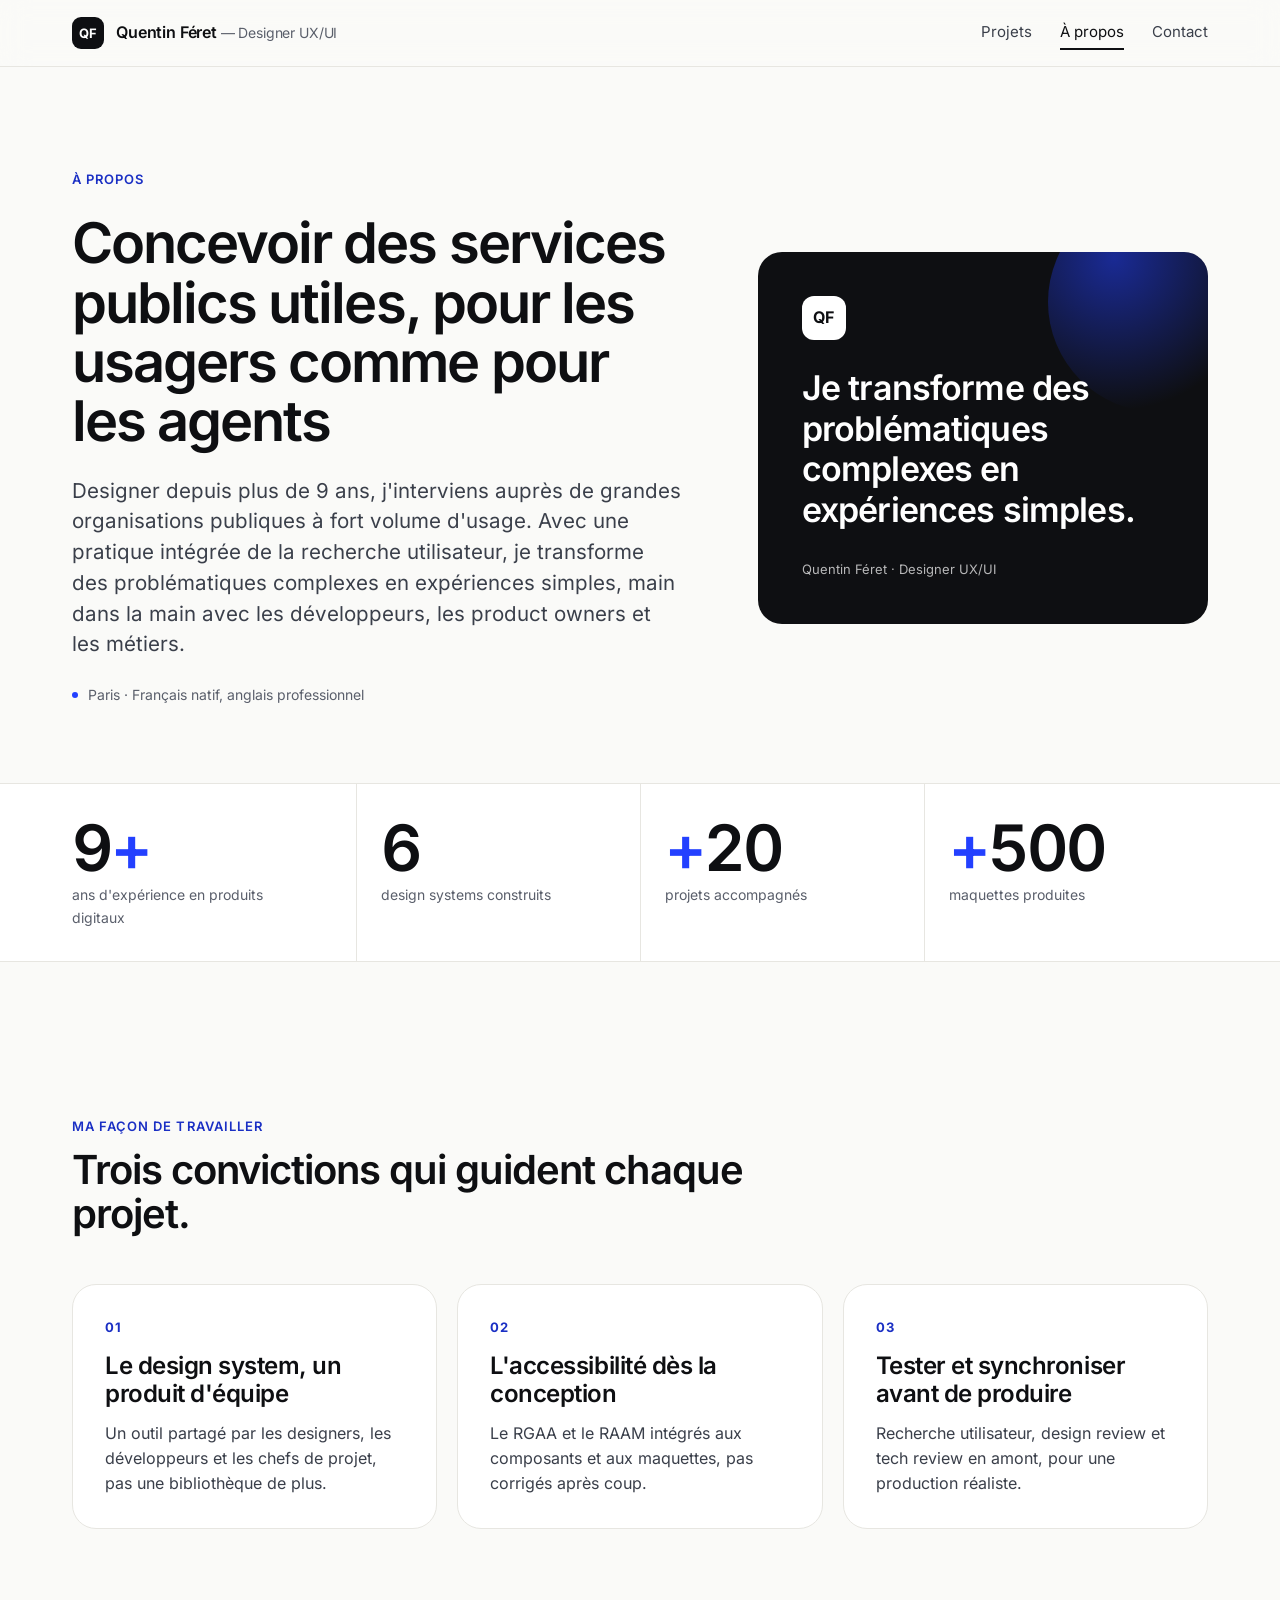
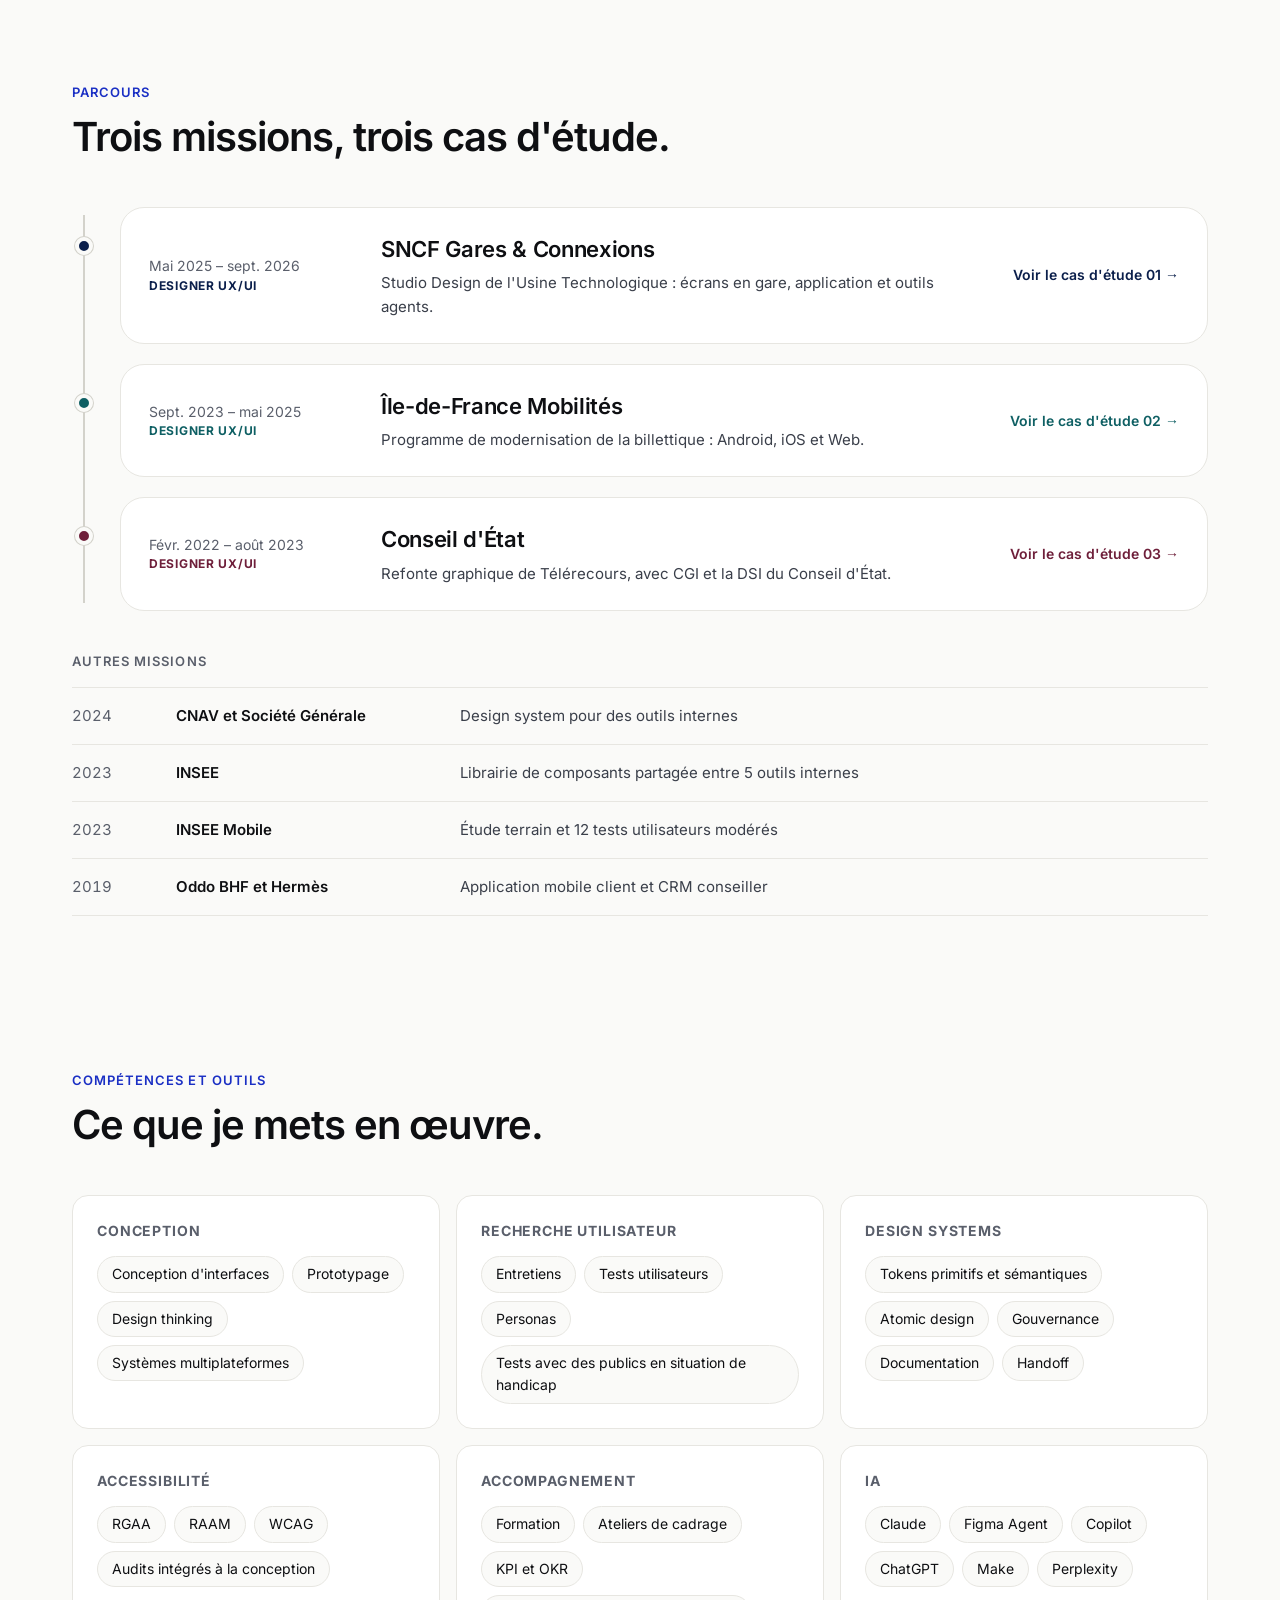
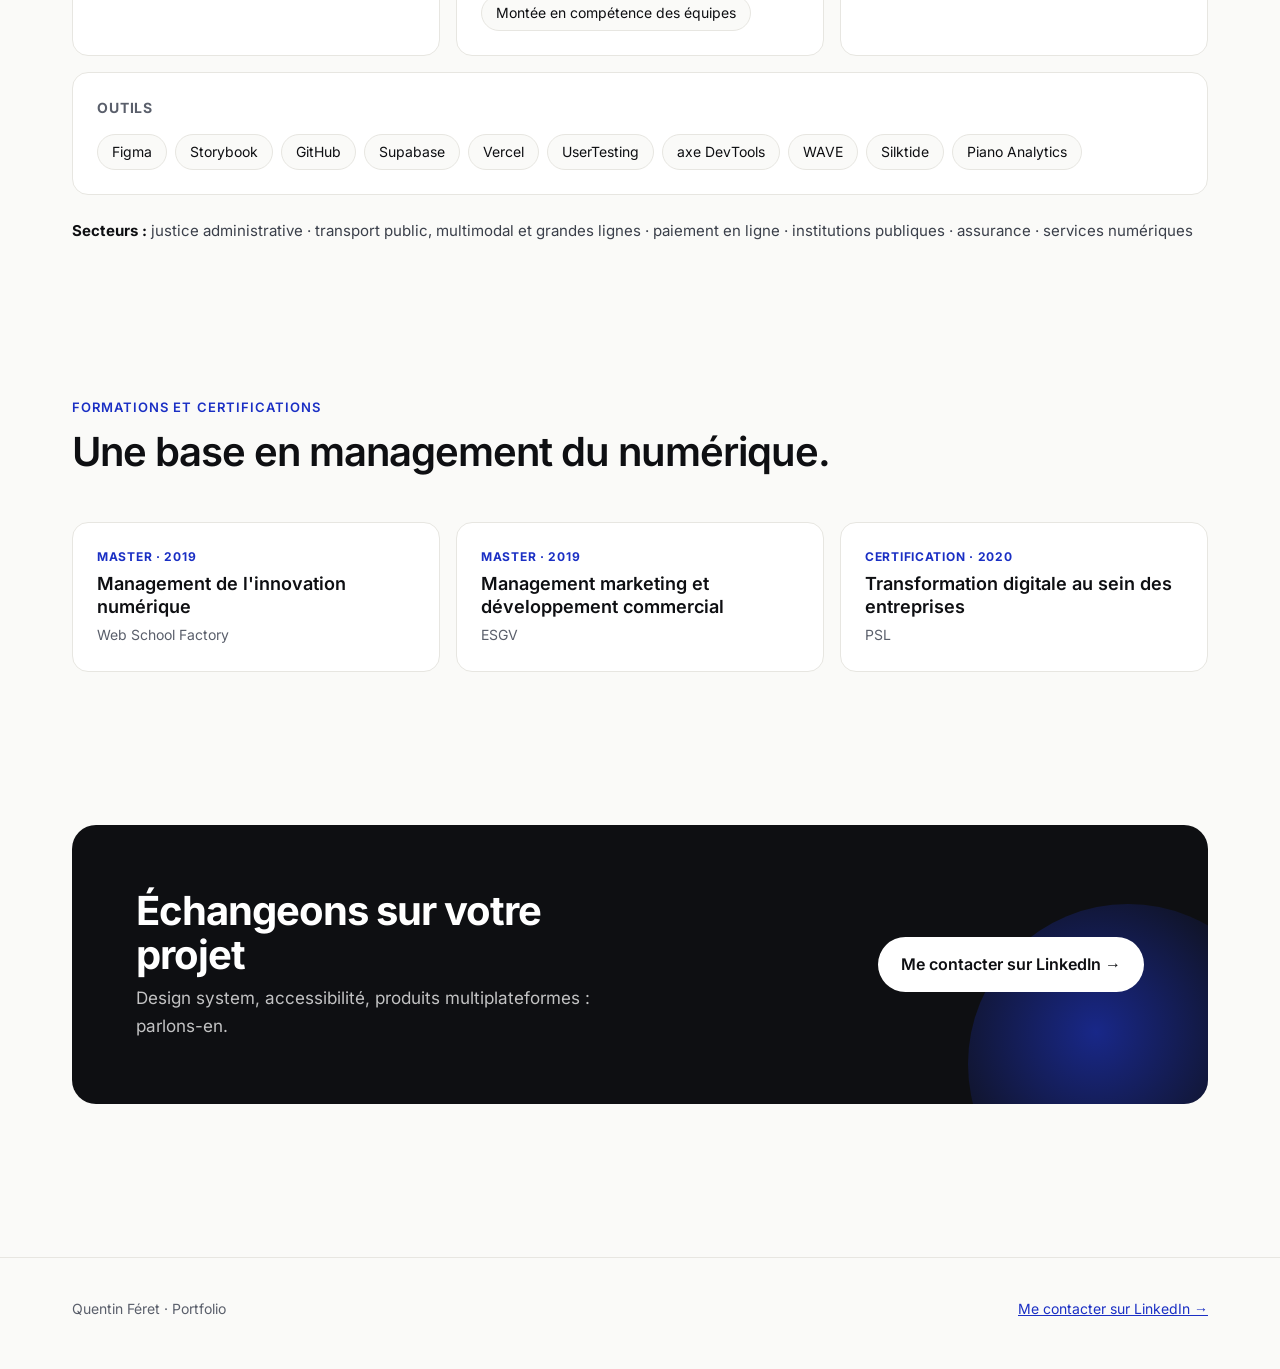
==== commit 2243672f: "Refonte DA : page À propos - voix d'abord (conviction, chiffres clés, principes), parcours antichron" ====
--- a/apropos.html
+++ b/apropos.html
@@ -3,84 +3,144 @@
 <head>
 <meta charset="utf-8">
 <meta name="viewport" content="width=device-width, initial-scale=1">
-<title>À propos — Quentin Féret</title>
-<meta name="description" content="Portfolio de Quentin Féret, Designer UX/UI : trois cas d'étude autour du design system (SNCF Gares &amp; Connexions, Île-de-France Mobilités, Conseil d'État).">
-<meta property="og:title" content="À propos — Quentin Féret">
-<meta property="og:type" content="website">
-<link rel="icon" href="data:image/svg+xml,%3Csvg xmlns=%22http://www.w3.org/2000/svg%22 viewBox=%220 0 64 64%22%3E%3Crect width=%2264%22 height=%2264%22 rx=%2214%22 fill=%22%231E36B0%22/%3E%3Ctext x=%2232%22 y=%2242%22 font-family=%22Helvetica,Arial%22 font-size=%2226%22 font-weight=%22700%22 fill=%22white%22 text-anchor=%22middle%22%3EQF%3C/text%3E%3C/svg%3E">
-<style>
-*,*::before,*::after{box-sizing:border-box}
-html{-webkit-text-size-adjust:100%}
-img{max-width:100%}
-body{margin:0;background:#FFFFFF}
-a{color:#1E36B0}a:hover{color:#142680}
-</style>
+<title>À propos — Quentin Féret · Designer UX/UI</title>
+<meta name="description" content="Quentin Féret, Designer UX/UI depuis plus de 9 ans : services publics utiles, design systems, accessibilité et recherche utilisateur.">
+<meta name="theme-color" content="#FAFAF8">
+<link rel="icon" href="data:image/svg+xml,%3Csvg xmlns=%22http://www.w3.org/2000/svg%22 viewBox=%220 0 64 64%22%3E%3Crect width=%2264%22 height=%2264%22 rx=%2214%22 fill=%22%230E0F12%22/%3E%3Ctext x=%2232%22 y=%2242%22 font-family=%22Helvetica,Arial%22 font-size=%2226%22 font-weight=%22700%22 fill=%22white%22 text-anchor=%22middle%22%3EQF%3C/text%3E%3C/svg%3E">
+<link rel="preload" href="assets/fonts/inter-latin-600-normal.woff2" as="font" type="font/woff2" crossorigin>
+<link rel="stylesheet" href="assets/tokens.css">
+<link rel="stylesheet" href="assets/about.css">
+<script>document.documentElement.classList.add('js')</script>
 </head>
 <body>
-<div style="background: #FFFFFF; color: #121419; font-family: 'Helvetica Neue', Helvetica, Arial, sans-serif; font-size: 17px; line-height: 1.6; min-height: 100vh">
-<header style="border-bottom: 1px solid #E3E5EA">
-<div style="max-width: 1200px; margin: 0 auto; padding: 20px 24px; display: flex; flex-wrap: wrap; justify-content: space-between; align-items: center; gap: 16px">
-<a href="index.html" style="font-weight: 600; font-size: 18px; color: #121419; text-decoration: none">Quentin Féret <span style="font-weight: 400; color: #5A5F6B">— Designer UX/UI</span></a>
-<nav aria-label="Navigation principale" style="display: flex; gap: 28px; font-size: 15px">
-<a href="index.html" style="color: #121419; text-decoration: none">Projets</a>
-<a href="apropos.html" style="color: #121419; text-decoration: none; font-weight: 600">À propos</a>
-<a href="https://www.linkedin.com/in/quentin-feret" target="_blank" rel="noopener" style="color: #121419; text-decoration: none">Contact</a>
+<a class="skip" href="#contenu">Aller au contenu</a>
+
+<header class="site-header">
+<div class="wrap">
+<a class="brand" href="index.html"><span class="mono" aria-hidden="true">QF</span><span>Quentin Féret <small>— Designer UX/UI</small></span></a>
+<nav class="nav" aria-label="Navigation principale">
+<a href="index.html">Projets</a>
+<a href="apropos.html" aria-current="page">À propos</a>
+<a href="https://www.linkedin.com/in/quentin-feret" target="_blank" rel="noopener">Contact</a>
 </nav>
 </div>
 </header>
-<main style="max-width: 1200px; margin: 0 auto; padding: 72px 24px 40px">
-<div style="display: flex; flex-wrap: wrap; gap: 32px 56px; align-items: center; padding-bottom: 40px">
-<div style="flex: 1 1 480px; max-width: 860px; display: flex; flex-direction: column; gap: 16px">
-<span style="font-size: 14px; color: #1E36B0; font-weight: 500">À propos</span>
-<h1 style="margin: 0; font-weight: 600; font-size: clamp(36px, 5vw, 56px); line-height: 1.06; letter-spacing: -0.02em">Concevoir des services publics utiles, pour les usagers comme pour les agents</h1>
-<p style="margin: 0; font-size: 20px; line-height: 1.5; color: #3A3F4A">Designer depuis plus de 9 ans, j'interviens auprès de grandes organisations publiques à fort volume d'usage. Avec une pratique intégrée de la recherche utilisateur, je transforme des problématiques complexes en expériences simples, main dans la main avec les développeurs, les product owners et les métiers.</p>
-<p style="margin: 0; font-size: 15px; color: #5A5F6B">Paris · Français natif, anglais professionnel</p>
+
+<main id="contenu">
+
+<section class="ab-hero" aria-labelledby="h1">
+<div class="wrap">
+<div class="ab-copy">
+<p class="eyebrow">À propos</p>
+<h1 class="display" id="h1">Concevoir des services publics utiles, pour les usagers comme pour les agents</h1>
+<p class="lead">Designer depuis plus de 9 ans, j'interviens auprès de grandes organisations publiques à fort volume d'usage. Avec une pratique intégrée de la recherche utilisateur, je transforme des problématiques complexes en expériences simples, main dans la main avec les développeurs, les product owners et les métiers.</p>
+<p class="meta-line"><i></i>Paris · Français natif, anglais professionnel</p>
 </div>
-</div>
-<ul style="margin: 0 0 56px; padding: 0; list-style: none; display: grid; grid-template-columns: repeat(auto-fit, minmax(200px, 1fr)); gap: 16px"><li style="padding: 24px; background: #F6F7F9; border-radius: 14px; display: flex; flex-direction: column; gap: 4px"><span style="font-size: 40px; font-weight: 600; line-height: 1.1; color: #1E36B0">9+</span><span style="font-size: 15px; color: #3A3F4A">ans d'expérience en produits digitaux</span></li><li style="padding: 24px; background: #F6F7F9; border-radius: 14px; display: flex; flex-direction: column; gap: 4px"><span style="font-size: 40px; font-weight: 600; line-height: 1.1; color: #1E36B0">6</span><span style="font-size: 15px; color: #3A3F4A">design systems construits</span></li><li style="padding: 24px; background: #F6F7F9; border-radius: 14px; display: flex; flex-direction: column; gap: 4px"><span style="font-size: 40px; font-weight: 600; line-height: 1.1; color: #1E36B0">+20</span><span style="font-size: 15px; color: #3A3F4A">projets accompagnés</span></li><li style="padding: 24px; background: #F6F7F9; border-radius: 14px; display: flex; flex-direction: column; gap: 4px"><span style="font-size: 40px; font-weight: 600; line-height: 1.1; color: #1E36B0">+500</span><span style="font-size: 15px; color: #3A3F4A">maquettes produites</span></li></ul>
-<section style="display: flex; flex-wrap: wrap; gap: 24px 40px; padding: 44px 0; border-top: 1px solid #E3E5EA">
-<h2 style="flex: 1 1 220px; margin: 0; font-weight: 600; font-size: 28px; line-height: 1.15">Parcours</h2>
-<div style="flex: 3 1 520px; display: flex; flex-direction: column; gap: 16px">
-<ol style="margin: 0; padding: 0; list-style: none; display: flex; flex-direction: column"><li style="display: flex; gap: 20px; padding-bottom: 24px">
-<div style="flex: 0 0 auto; display: flex; flex-direction: column; align-items: center"><span style="width: 14px; height: 14px; margin-top: 6px; border-radius: 50%; background: #1E36B0"></span><span style="flex-grow: 1; width: 2px; background: #D6D9E0; margin-top: 6px"></span></div>
-<div style="display: flex; flex-direction: column; gap: 4px"><span style="font-size: 14px; color: #5A5F6B">Févr. 2022 – août 2023 · Designer UX/UI</span><span style="font-size: 20px; font-weight: 600">Conseil d'État</span><span style="color: #3A3F4A">Refonte graphique de Télérecours, avec CGI et la DSI du Conseil d'État.</span><a href="cas03-resume.html" style="font-size: 15px; font-weight: 500">Voir le cas d'étude 03 →</a></div>
-</li><li style="display: flex; gap: 20px; padding-bottom: 24px">
-<div style="flex: 0 0 auto; display: flex; flex-direction: column; align-items: center"><span style="width: 14px; height: 14px; margin-top: 6px; border-radius: 50%; background: #1E36B0"></span><span style="flex-grow: 1; width: 2px; background: #D6D9E0; margin-top: 6px"></span></div>
-<div style="display: flex; flex-direction: column; gap: 4px"><span style="font-size: 14px; color: #5A5F6B">Sept. 2023 – mai 2025 · Designer UX/UI</span><span style="font-size: 20px; font-weight: 600">Île-de-France Mobilités</span><span style="color: #3A3F4A">Programme de modernisation de la billettique : Android, iOS et Web.</span><a href="cas02-resume.html" style="font-size: 15px; font-weight: 500">Voir le cas d'étude 02 →</a></div>
-</li><li style="display: flex; gap: 20px; padding-bottom: 24px">
-<div style="flex: 0 0 auto; display: flex; flex-direction: column; align-items: center"><span style="width: 14px; height: 14px; margin-top: 6px; border-radius: 50%; background: #1E36B0"></span><span style="flex-grow: 1; width: 2px; background: #D6D9E0; margin-top: 6px"></span></div>
-<div style="display: flex; flex-direction: column; gap: 4px"><span style="font-size: 14px; color: #5A5F6B">Mai 2025 – sept. 2026 · Designer UX/UI</span><span style="font-size: 20px; font-weight: 600">SNCF Gares &amp; Connexions</span><span style="color: #3A3F4A">Studio Design de l'Usine Technologique : écrans en gare, application et outils agents.</span><a href="cas01-resume.html" style="font-size: 15px; font-weight: 500">Voir le cas d'étude 01 →</a></div>
-</li></ol>
-<div style="display: flex; flex-direction: column; gap: 10px"><h3 style="margin: 0; font-size: 15px; font-weight: 600; color: #1E36B0">Autres missions</h3><ul style="margin: 0; padding: 0; list-style: none; display: flex; flex-direction: column"><li style="display: flex; flex-wrap: wrap; gap: 4px 20px; padding: 10px 0; border-bottom: 1px solid #E3E5EA"><span style="flex: 0 0 56px; color: #5A5F6B">2024</span><span style="flex: 0 0 220px; font-weight: 600">CNAV et Société Générale</span><span style="flex: 1 1 240px; color: #3A3F4A">Design system pour des outils internes</span></li><li style="display: flex; flex-wrap: wrap; gap: 4px 20px; padding: 10px 0; border-bottom: 1px solid #E3E5EA"><span style="flex: 0 0 56px; color: #5A5F6B">2023</span><span style="flex: 0 0 220px; font-weight: 600">INSEE</span><span style="flex: 1 1 240px; color: #3A3F4A">Librairie de composants partagée entre 5 outils internes</span></li><li style="display: flex; flex-wrap: wrap; gap: 4px 20px; padding: 10px 0; border-bottom: 1px solid #E3E5EA"><span style="flex: 0 0 56px; color: #5A5F6B">2023</span><span style="flex: 0 0 220px; font-weight: 600">INSEE Mobile</span><span style="flex: 1 1 240px; color: #3A3F4A">Étude terrain et 12 tests utilisateurs modérés</span></li><li style="display: flex; flex-wrap: wrap; gap: 4px 20px; padding: 10px 0; border-bottom: 1px solid #E3E5EA"><span style="flex: 0 0 56px; color: #5A5F6B">2019</span><span style="flex: 0 0 220px; font-weight: 600">Oddo BHF et Hermès</span><span style="flex: 1 1 240px; color: #3A3F4A">Application mobile client et CRM conseiller</span></li></ul></div>
+<figure class="quote" style="margin:0">
+<span class="mono" aria-hidden="true">QF</span>
+<blockquote>Je transforme des problématiques complexes en expériences simples.</blockquote>
+<small>Quentin Féret · Designer UX/UI</small>
+</figure>
 </div>
 </section>
-<section style="display: flex; flex-wrap: wrap; gap: 24px 40px; padding: 44px 0; border-top: 1px solid #E3E5EA">
-<h2 style="flex: 1 1 220px; margin: 0; font-weight: 600; font-size: 28px; line-height: 1.15">Ma façon de travailler</h2>
-<div style="flex: 3 1 520px; display: flex; flex-direction: column; gap: 16px">
-<ul style="margin: 0; padding: 0; list-style: none; display: grid; grid-template-columns: repeat(auto-fit, minmax(220px, 1fr)); gap: 16px"><li style="padding: 24px; background: #F6F7F9; border-radius: 12px; display: flex; flex-direction: column; gap: 8px"><span style="font-size: 13px; color: #1E36B0">01</span><h3 style="margin: 0; font-size: 19px; font-weight: 600; line-height: 1.3">Le design system, un produit d'équipe</h3><p style="margin: 0; color: #3A3F4A; font-size: 15px">Un outil partagé par les designers, les développeurs et les chefs de projet, pas une bibliothèque de plus.</p></li><li style="padding: 24px; background: #F6F7F9; border-radius: 12px; display: flex; flex-direction: column; gap: 8px"><span style="font-size: 13px; color: #1E36B0">02</span><h3 style="margin: 0; font-size: 19px; font-weight: 600; line-height: 1.3">L'accessibilité dès la conception</h3><p style="margin: 0; color: #3A3F4A; font-size: 15px">Le RGAA et le RAAM intégrés aux composants et aux maquettes, pas corrigés après coup.</p></li><li style="padding: 24px; background: #F6F7F9; border-radius: 12px; display: flex; flex-direction: column; gap: 8px"><span style="font-size: 13px; color: #1E36B0">03</span><h3 style="margin: 0; font-size: 19px; font-weight: 600; line-height: 1.3">Tester et synchroniser avant de produire</h3><p style="margin: 0; color: #3A3F4A; font-size: 15px">Recherche utilisateur, design review et tech review en amont, pour une production réaliste.</p></li></ul>
+
+<section class="figs" aria-label="Chiffres clés">
+<div class="wrap">
+<ul>
+<li class="reveal"><span class="num"><span data-count="9">9</span><span class="sfx">+</span></span><p>ans d'expérience en produits digitaux</p></li>
+<li class="reveal" data-d="1"><span class="num"><span data-count="6">6</span></span><p>design systems construits</p></li>
+<li class="reveal" data-d="2"><span class="num"><span class="pfx">+</span><span data-count="20">20</span></span><p>projets accompagnés</p></li>
+<li class="reveal" data-d="2"><span class="num"><span class="pfx">+</span><span data-count="500">500</span></span><p>maquettes produites</p></li>
+</ul>
 </div>
 </section>
-<section style="display: flex; flex-wrap: wrap; gap: 24px 40px; padding: 44px 0; border-top: 1px solid #E3E5EA">
-<h2 style="flex: 1 1 220px; margin: 0; font-weight: 600; font-size: 28px; line-height: 1.15">Compétences et outils</h2>
-<div style="flex: 3 1 520px; display: flex; flex-direction: column; gap: 16px">
-<div style="display: flex; flex-direction: column"><div style="display: flex; flex-wrap: wrap; gap: 8px 24px; padding: 14px 0; border-bottom: 1px solid #E3E5EA"><h3 style="flex: 0 0 200px; margin: 0; font-size: 15px; font-weight: 600; line-height: 1.8; color: #1E36B0">Conception</h3><ul style="flex: 1 1 280px; margin: 0; padding: 0; list-style: none; display: flex; flex-wrap: wrap; gap: 8px"><li style="padding: 4px 12px; background: #F6F7F9; border-radius: 999px; font-size: 14px">Conception d'interfaces</li><li style="padding: 4px 12px; background: #F6F7F9; border-radius: 999px; font-size: 14px">Prototypage</li><li style="padding: 4px 12px; background: #F6F7F9; border-radius: 999px; font-size: 14px">Design thinking</li><li style="padding: 4px 12px; background: #F6F7F9; border-radius: 999px; font-size: 14px">Systèmes multiplateformes</li></ul></div><div style="display: flex; flex-wrap: wrap; gap: 8px 24px; padding: 14px 0; border-bottom: 1px solid #E3E5EA"><h3 style="flex: 0 0 200px; margin: 0; font-size: 15px; font-weight: 600; line-height: 1.8; color: #1E36B0">Recherche utilisateur</h3><ul style="flex: 1 1 280px; margin: 0; padding: 0; list-style: none; display: flex; flex-wrap: wrap; gap: 8px"><li style="padding: 4px 12px; background: #F6F7F9; border-radius: 999px; font-size: 14px">Entretiens</li><li style="padding: 4px 12px; background: #F6F7F9; border-radius: 999px; font-size: 14px">Tests utilisateurs</li><li style="padding: 4px 12px; background: #F6F7F9; border-radius: 999px; font-size: 14px">Personas</li><li style="padding: 4px 12px; background: #F6F7F9; border-radius: 999px; font-size: 14px">Tests avec des publics en situation de handicap</li></ul></div><div style="display: flex; flex-wrap: wrap; gap: 8px 24px; padding: 14px 0; border-bottom: 1px solid #E3E5EA"><h3 style="flex: 0 0 200px; margin: 0; font-size: 15px; font-weight: 600; line-height: 1.8; color: #1E36B0">Design systems</h3><ul style="flex: 1 1 280px; margin: 0; padding: 0; list-style: none; display: flex; flex-wrap: wrap; gap: 8px"><li style="padding: 4px 12px; background: #F6F7F9; border-radius: 999px; font-size: 14px">Tokens primitifs et sémantiques</li><li style="padding: 4px 12px; background: #F6F7F9; border-radius: 999px; font-size: 14px">Atomic design</li><li style="padding: 4px 12px; background: #F6F7F9; border-radius: 999px; font-size: 14px">Gouvernance</li><li style="padding: 4px 12px; background: #F6F7F9; border-radius: 999px; font-size: 14px">Documentation</li><li style="padding: 4px 12px; background: #F6F7F9; border-radius: 999px; font-size: 14px">Handoff</li></ul></div><div style="display: flex; flex-wrap: wrap; gap: 8px 24px; padding: 14px 0; border-bottom: 1px solid #E3E5EA"><h3 style="flex: 0 0 200px; margin: 0; font-size: 15px; font-weight: 600; line-height: 1.8; color: #1E36B0">Accessibilité</h3><ul style="flex: 1 1 280px; margin: 0; padding: 0; list-style: none; display: flex; flex-wrap: wrap; gap: 8px"><li style="padding: 4px 12px; background: #F6F7F9; border-radius: 999px; font-size: 14px">RGAA</li><li style="padding: 4px 12px; background: #F6F7F9; border-radius: 999px; font-size: 14px">RAAM</li><li style="padding: 4px 12px; background: #F6F7F9; border-radius: 999px; font-size: 14px">WCAG</li><li style="padding: 4px 12px; background: #F6F7F9; border-radius: 999px; font-size: 14px">Audits intégrés à la conception</li></ul></div><div style="display: flex; flex-wrap: wrap; gap: 8px 24px; padding: 14px 0; border-bottom: 1px solid #E3E5EA"><h3 style="flex: 0 0 200px; margin: 0; font-size: 15px; font-weight: 600; line-height: 1.8; color: #1E36B0">Accompagnement</h3><ul style="flex: 1 1 280px; margin: 0; padding: 0; list-style: none; display: flex; flex-wrap: wrap; gap: 8px"><li style="padding: 4px 12px; background: #F6F7F9; border-radius: 999px; font-size: 14px">Formation</li><li style="padding: 4px 12px; background: #F6F7F9; border-radius: 999px; font-size: 14px">Ateliers de cadrage</li><li style="padding: 4px 12px; background: #F6F7F9; border-radius: 999px; font-size: 14px">KPI et OKR</li><li style="padding: 4px 12px; background: #F6F7F9; border-radius: 999px; font-size: 14px">Montée en compétence des équipes</li></ul></div><div style="display: flex; flex-wrap: wrap; gap: 8px 24px; padding: 14px 0; border-bottom: 1px solid #E3E5EA"><h3 style="flex: 0 0 200px; margin: 0; font-size: 15px; font-weight: 600; line-height: 1.8; color: #1E36B0">Outils</h3><ul style="flex: 1 1 280px; margin: 0; padding: 0; list-style: none; display: flex; flex-wrap: wrap; gap: 8px"><li style="padding: 4px 12px; background: #F6F7F9; border-radius: 999px; font-size: 14px">Figma</li><li style="padding: 4px 12px; background: #F6F7F9; border-radius: 999px; font-size: 14px">Storybook</li><li style="padding: 4px 12px; background: #F6F7F9; border-radius: 999px; font-size: 14px">GitHub</li><li style="padding: 4px 12px; background: #F6F7F9; border-radius: 999px; font-size: 14px">Supabase</li><li style="padding: 4px 12px; background: #F6F7F9; border-radius: 999px; font-size: 14px">Vercel</li><li style="padding: 4px 12px; background: #F6F7F9; border-radius: 999px; font-size: 14px">UserTesting</li><li style="padding: 4px 12px; background: #F6F7F9; border-radius: 999px; font-size: 14px">axe DevTools</li><li style="padding: 4px 12px; background: #F6F7F9; border-radius: 999px; font-size: 14px">WAVE</li><li style="padding: 4px 12px; background: #F6F7F9; border-radius: 999px; font-size: 14px">Silktide</li><li style="padding: 4px 12px; background: #F6F7F9; border-radius: 999px; font-size: 14px">Piano Analytics</li></ul></div><div style="display: flex; flex-wrap: wrap; gap: 8px 24px; padding: 14px 0; border-bottom: 1px solid #E3E5EA"><h3 style="flex: 0 0 200px; margin: 0; font-size: 15px; font-weight: 600; line-height: 1.8; color: #1E36B0">IA</h3><ul style="flex: 1 1 280px; margin: 0; padding: 0; list-style: none; display: flex; flex-wrap: wrap; gap: 8px"><li style="padding: 4px 12px; background: #F6F7F9; border-radius: 999px; font-size: 14px">Claude</li><li style="padding: 4px 12px; background: #F6F7F9; border-radius: 999px; font-size: 14px">Figma Agent</li><li style="padding: 4px 12px; background: #F6F7F9; border-radius: 999px; font-size: 14px">Copilot</li><li style="padding: 4px 12px; background: #F6F7F9; border-radius: 999px; font-size: 14px">ChatGPT</li><li style="padding: 4px 12px; background: #F6F7F9; border-radius: 999px; font-size: 14px">Make</li><li style="padding: 4px 12px; background: #F6F7F9; border-radius: 999px; font-size: 14px">Perplexity</li></ul></div></div>
-<p style="margin: 0; font-size: 15px; color: #3A3F4A"><strong style="color: #121419">Secteurs :</strong> justice administrative · transport public, multimodal et grandes lignes · paiement en ligne · institutions publiques · assurance · services numériques</p>
+
+<div class="wrap">
+
+<section class="ab-sec" aria-labelledby="h-way">
+<div class="ab-head"><p class="eyebrow">Ma façon de travailler</p><h2 class="title" id="h-way">Trois convictions qui guident chaque projet.</h2></div>
+<div class="princ">
+<article class="pr reveal"><b>01</b><h3>Le design system, un produit d'équipe</h3><p>Un outil partagé par les designers, les développeurs et les chefs de projet, pas une bibliothèque de plus.</p></article>
+<article class="pr reveal" data-d="1"><b>02</b><h3>L'accessibilité dès la conception</h3><p>Le RGAA et le RAAM intégrés aux composants et aux maquettes, pas corrigés après coup.</p></article>
+<article class="pr reveal" data-d="2"><b>03</b><h3>Tester et synchroniser avant de produire</h3><p>Recherche utilisateur, design review et tech review en amont, pour une production réaliste.</p></article>
 </div>
 </section>
-<section style="display: flex; flex-wrap: wrap; gap: 24px 40px; padding: 44px 0; border-top: 1px solid #E3E5EA">
-<h2 style="flex: 1 1 220px; margin: 0; font-weight: 600; font-size: 28px; line-height: 1.15">Formations et certifications</h2>
-<div style="flex: 3 1 520px; display: flex; flex-direction: column; gap: 16px">
-<ul style="margin: 0; padding: 0; list-style: none; display: flex; flex-direction: column"><li style="display: flex; flex-wrap: wrap; justify-content: space-between; gap: 8px 24px; padding: 14px 0; border-bottom: 1px solid #E3E5EA"><span style="font-weight: 600">Master · Management de l'innovation numérique</span><span style="color: #5A5F6B">Web School Factory · 2019</span></li><li style="display: flex; flex-wrap: wrap; justify-content: space-between; gap: 8px 24px; padding: 14px 0; border-bottom: 1px solid #E3E5EA"><span style="font-weight: 600">Master · Management marketing et développement commercial</span><span style="color: #5A5F6B">ESGV · 2019</span></li><li style="display: flex; flex-wrap: wrap; justify-content: space-between; gap: 8px 24px; padding: 14px 0; border-bottom: 1px solid #E3E5EA"><span style="font-weight: 600">Certification · Transformation digitale au sein des entreprises</span><span style="color: #5A5F6B">PSL · 2020</span></li></ul>
+
+<section class="ab-sec" aria-labelledby="h-par">
+<div class="ab-head"><p class="eyebrow">Parcours</p><h2 class="title" id="h-par">Trois missions, trois cas d'étude.</h2></div>
+<ol class="tl">
+<li class="j1 reveal"><a class="job" href="cas01-resume.html">
+<span class="when">Mai 2025 – sept. 2026<b>Designer UX/UI</b></span>
+<span><h3>SNCF Gares &amp; Connexions</h3><p>Studio Design de l'Usine Technologique : écrans en gare, application et outils agents.</p></span>
+<span class="go">Voir le cas d'étude 01 <i>→</i></span></a></li>
+<li class="j2 reveal"><a class="job" href="cas02-resume.html">
+<span class="when">Sept. 2023 – mai 2025<b>Designer UX/UI</b></span>
+<span><h3>Île-de-France Mobilités</h3><p>Programme de modernisation de la billettique : Android, iOS et Web.</p></span>
+<span class="go">Voir le cas d'étude 02 <i>→</i></span></a></li>
+<li class="j3 reveal"><a class="job" href="cas03-resume.html">
+<span class="when">Févr. 2022 – août 2023<b>Designer UX/UI</b></span>
+<span><h3>Conseil d'État</h3><p>Refonte graphique de Télérecours, avec CGI et la DSI du Conseil d'État.</p></span>
+<span class="go">Voir le cas d'étude 03 <i>→</i></span></a></li>
+</ol>
+<div class="others reveal">
+<h3>Autres missions</h3>
+<ul>
+<li><span>2024</span><b>CNAV et Société Générale</b><em>Design system pour des outils internes</em></li>
+<li><span>2023</span><b>INSEE</b><em>Librairie de composants partagée entre 5 outils internes</em></li>
+<li><span>2023</span><b>INSEE Mobile</b><em>Étude terrain et 12 tests utilisateurs modérés</em></li>
+<li><span>2019</span><b>Oddo BHF et Hermès</b><em>Application mobile client et CRM conseiller</em></li>
+</ul>
 </div>
 </section>
-<section style="margin-top: 16px; padding: 44px 40px; background: #1E36B0; border-radius: 20px; color: #FFFFFF; display: flex; flex-wrap: wrap; justify-content: space-between; align-items: center; gap: 24px">
-<div style="display: flex; flex-direction: column; gap: 6px"><h2 style="margin: 0; font-size: 30px; font-weight: 600; line-height: 1.15">Échangeons sur votre projet</h2><p style="margin: 0; color: #DCE1F5">Design system, accessibilité, produits multiplateformes : parlons-en.</p></div>
-<a href="https://www.linkedin.com/in/quentin-feret" target="_blank" rel="noopener" style="padding: 14px 24px; background: #FFFFFF; color: #121419; border-radius: 999px; font-weight: 600; text-decoration: none">Me contacter sur LinkedIn →</a>
+
+<section class="ab-sec" aria-labelledby="h-sk">
+<div class="ab-head"><p class="eyebrow">Compétences et outils</p><h2 class="title" id="h-sk">Ce que je mets en œuvre.</h2></div>
+<div class="skills reveal">
+<div class="sk"><h3>Conception</h3><ul class="chips"><li>Conception d'interfaces</li><li>Prototypage</li><li>Design thinking</li><li>Systèmes multiplateformes</li></ul></div>
+<div class="sk"><h3>Recherche utilisateur</h3><ul class="chips"><li>Entretiens</li><li>Tests utilisateurs</li><li>Personas</li><li>Tests avec des publics en situation de handicap</li></ul></div>
+<div class="sk"><h3>Design systems</h3><ul class="chips"><li>Tokens primitifs et sémantiques</li><li>Atomic design</li><li>Gouvernance</li><li>Documentation</li><li>Handoff</li></ul></div>
+<div class="sk"><h3>Accessibilité</h3><ul class="chips"><li>RGAA</li><li>RAAM</li><li>WCAG</li><li>Audits intégrés à la conception</li></ul></div>
+<div class="sk"><h3>Accompagnement</h3><ul class="chips"><li>Formation</li><li>Ateliers de cadrage</li><li>KPI et OKR</li><li>Montée en compétence des équipes</li></ul></div>
+<div class="sk"><h3>IA</h3><ul class="chips"><li>Claude</li><li>Figma Agent</li><li>Copilot</li><li>ChatGPT</li><li>Make</li><li>Perplexity</li></ul></div>
+<div class="sk wide"><h3>Outils</h3><ul class="chips"><li>Figma</li><li>Storybook</li><li>GitHub</li><li>Supabase</li><li>Vercel</li><li>UserTesting</li><li>axe DevTools</li><li>WAVE</li><li>Silktide</li><li>Piano Analytics</li></ul></div>
+</div>
+<p class="sectors reveal"><b>Secteurs :</b> justice administrative · transport public, multimodal et grandes lignes · paiement en ligne · institutions publiques · assurance · services numériques</p>
 </section>
+
+<section class="ab-sec" aria-labelledby="h-edu">
+<div class="ab-head"><p class="eyebrow">Formations et certifications</p><h2 class="title" id="h-edu">Une base en management du numérique.</h2></div>
+<div class="edu reveal">
+<div><small>Master · 2019</small><h3>Management de l'innovation numérique</h3><p>Web School Factory</p></div>
+<div><small>Master · 2019</small><h3>Management marketing et développement commercial</h3><p>ESGV</p></div>
+<div><small>Certification · 2020</small><h3>Transformation digitale au sein des entreprises</h3><p>PSL</p></div>
+</div>
+</section>
+
+<aside class="contact reveal">
+<div><h2>Échangeons sur votre projet</h2><p>Design system, accessibilité, produits multiplateformes : parlons-en.</p></div>
+<a class="btn" href="https://www.linkedin.com/in/quentin-feret" target="_blank" rel="noopener">Me contacter sur LinkedIn →</a>
+</aside>
+
+</div>
 </main>
-<footer style="border-top: 1px solid #E3E5EA; margin-top: 40px">
-<div style="max-width: 1200px; margin: 0 auto; padding: 32px 24px; font-size: 14px; color: #5A5F6B">Quentin Féret · Portfolio</div>
+
+<footer class="site-footer">
+<div class="wrap"><span>Quentin Féret · Portfolio</span><a href="https://www.linkedin.com/in/quentin-feret" target="_blank" rel="noopener">Me contacter sur LinkedIn →</a></div>
 </footer>
-</div>
+
+<script>
+(function(){
+  var reduce=window.matchMedia&&matchMedia('(prefers-reduced-motion: reduce)').matches;
+  var els=document.querySelectorAll('.reveal');
+  if(!('IntersectionObserver' in window)||reduce){els.forEach(function(e){e.classList.add('in')});return}
+  var io=new IntersectionObserver(function(es){es.forEach(function(e){if(e.isIntersecting){e.target.classList.add('in');io.unobserve(e.target)}})},{threshold:.15});
+  els.forEach(function(e){io.observe(e)});
+  document.querySelectorAll('[data-count]').forEach(function(n){
+    var to=+n.dataset.count,done=false;
+    var o=new IntersectionObserver(function(es){if(es[0].isIntersecting&&!done){done=true;var t0=performance.now();(function f(t){var p=Math.min((t-t0)/900,1);n.textContent=Math.round(to*(1-Math.pow(1-p,3)));if(p<1)requestAnimationFrame(f)})(t0)}},{threshold:.6});
+    o.observe(n);
+  });
+})();
+</script>
 </body>
 </html>
--- a/assets/tokens.css
+++ b/assets/tokens.css
@@ -0,0 +1,101 @@
+/* ==========================================================
+   Système de design du portfolio — jetons + composants de base
+   Utilisé par index.html (refonte DA). Les autres pages seront
+   migrées ensuite, page par page.
+   ========================================================== */
+
+@font-face{font-family:"Inter";font-weight:400;font-style:normal;font-display:swap;src:url(fonts/inter-latin-400-normal.woff2) format("woff2")}
+@font-face{font-family:"Inter";font-weight:500;font-style:normal;font-display:swap;src:url(fonts/inter-latin-500-normal.woff2) format("woff2")}
+@font-face{font-family:"Inter";font-weight:600;font-style:normal;font-display:swap;src:url(fonts/inter-latin-600-normal.woff2) format("woff2")}
+@font-face{font-family:"Inter";font-weight:700;font-style:normal;font-display:swap;src:url(fonts/inter-latin-700-normal.woff2) format("woff2")}
+
+:root{
+  /* Couleurs — base neutre chaude */
+  --bg:#FAFAF8;
+  --surface:#FFFFFF;
+  --ink:#0E0F12;
+  --ink-2:#3A3F4A;
+  --ink-3:#5A5F6B;       /* AA sur --bg (6,3:1) */
+  --line:#E7E6E1;
+  --line-strong:#D3D2CB;
+
+  /* Accent signature (liens, chiffres, focus) */
+  --accent:#2340FF;
+  --accent-ink:#1A2FC4;  /* survol / texte accent sur fond clair */
+  --accent-soft:#E9ECFF;
+
+  /* Teintes par cas */
+  --c1:#0B1F4B; --c1-soft:#E8ECF6;   /* SNCF Gares & Connexions — bleu nuit */
+  --c2:#0E5F63; --c2-soft:#E3F0F0;   /* Île-de-France Mobilités — vert-pétrole */
+  --c3:#6E1F3A; --c3-soft:#F3E7EB;   /* Conseil d'État — bordeaux sourd */
+
+  /* Échelle typographique (5 valeurs) */
+  --fs-display:clamp(40px,5.2vw,64px);
+  --fs-title:clamp(28px,3.4vw,40px);
+  --fs-lead:clamp(18px,1.6vw,22px);
+  --fs-body:17px;
+  --fs-small:13px;
+
+  /* Espace — unité de 8 px */
+  --u:8px;
+  --section:clamp(96px,12vw,160px);
+  --gutter:clamp(16px,4vw,32px);
+  --maxw:1200px;
+
+  /* Formes */
+  --r-sm:10px; --r-md:16px; --r-lg:24px; --r-pill:999px;
+  --shadow-1:0 1px 2px rgba(14,15,18,.04),0 8px 24px rgba(14,15,18,.06);
+  --shadow-2:0 2px 4px rgba(14,15,18,.05),0 24px 56px rgba(14,15,18,.12);
+
+  /* Mouvement */
+  --ease:cubic-bezier(.2,.7,.2,1);
+  --t:300ms;
+}
+
+*,*::before,*::after{box-sizing:border-box}
+html{-webkit-text-size-adjust:100%;scroll-behavior:smooth}
+body{margin:0;background:var(--bg);color:var(--ink);font-family:"Inter","Helvetica Neue",Helvetica,Arial,sans-serif;font-size:var(--fs-body);line-height:1.6;-webkit-font-smoothing:antialiased;text-rendering:optimizeLegibility}
+img{max-width:100%;display:block}
+a{color:var(--accent-ink)}
+:focus-visible{outline:3px solid var(--accent);outline-offset:3px;border-radius:6px}
+.wrap{max-width:var(--maxw);margin:0 auto;padding:0 var(--gutter)}
+.skip{position:absolute;left:-999px;top:8px;background:var(--ink);color:#fff;padding:8px 16px;border-radius:var(--r-sm);z-index:10}
+.skip:focus{left:8px}
+
+/* Typographie */
+.display{font-size:var(--fs-display);line-height:1.02;letter-spacing:-.035em;font-weight:600;margin:0}
+.title{font-size:var(--fs-title);line-height:1.1;letter-spacing:-.025em;font-weight:600;margin:0}
+.lead{font-size:var(--fs-lead);line-height:1.5;color:var(--ink-2);margin:0}
+.eyebrow{font-size:var(--fs-small);font-weight:600;letter-spacing:.08em;text-transform:uppercase;color:var(--accent-ink);margin:0}
+.num{font-variant-numeric:tabular-nums;font-feature-settings:"tnum","ss01";letter-spacing:-.03em;font-weight:600}
+
+/* Boutons */
+.btn{display:inline-flex;align-items:center;gap:8px;padding:14px 22px;border-radius:var(--r-pill);font-weight:600;font-size:16px;text-decoration:none;border:1px solid transparent;transition:transform var(--t) var(--ease),background var(--t),box-shadow var(--t)}
+.btn-primary{background:var(--ink);color:#fff}
+.btn-primary:hover{background:var(--accent);color:#fff;transform:translateY(-2px)}
+.btn-ghost{background:transparent;color:var(--ink);border-color:var(--line-strong)}
+.btn-ghost:hover{border-color:var(--ink);color:var(--ink);transform:translateY(-2px)}
+
+/* En-tête / pied */
+.site-header{position:sticky;top:0;z-index:5;background:rgba(250,250,248,.82);backdrop-filter:saturate(1.4) blur(14px);-webkit-backdrop-filter:saturate(1.4) blur(14px);border-bottom:1px solid var(--line)}
+.site-header .wrap{display:flex;flex-wrap:wrap;justify-content:space-between;align-items:center;gap:16px;padding-top:16px;padding-bottom:16px}
+.brand{display:flex;align-items:center;gap:12px;font-weight:600;font-size:16px;color:var(--ink);text-decoration:none;letter-spacing:-.01em}
+.brand .mono{display:grid;place-items:center;width:32px;height:32px;border-radius:9px;background:var(--ink);color:#fff;font-size:13px;font-weight:700;letter-spacing:0}
+.brand small{font-weight:400;color:var(--ink-3);font-size:14px}
+.nav{display:flex;gap:28px;font-size:15px}
+.nav a{color:var(--ink-2);text-decoration:none;padding:4px 0;border-bottom:2px solid transparent}
+.nav a:hover,.nav a[aria-current]{color:var(--ink);border-bottom-color:var(--ink)}
+.site-footer{border-top:1px solid var(--line);margin-top:var(--section)}
+.site-footer .wrap{display:flex;flex-wrap:wrap;justify-content:space-between;align-items:center;gap:16px;padding-top:40px;padding-bottom:48px;font-size:14px;color:var(--ink-3)}
+
+/* Révélation au scroll (sans JS : tout reste visible) */
+.js .reveal{opacity:0;transform:translateY(14px);transition:opacity var(--t) var(--ease),transform 500ms var(--ease)}
+.js .reveal.in{opacity:1;transform:none}
+.js .reveal[data-d="1"]{transition-delay:80ms}
+.js .reveal[data-d="2"]{transition-delay:160ms}
+
+@media (prefers-reduced-motion:reduce){
+  html{scroll-behavior:auto}
+  *,*::before,*::after{animation:none!important;transition:none!important}
+  .js .reveal{opacity:1;transform:none}
+}
--- a/assets/about.css
+++ b/assets/about.css
@@ -0,0 +1,94 @@
+/* À propos — voix d'abord, parcours ensuite */
+.ab-hero{padding:clamp(48px,8vw,104px) 0 clamp(48px,6vw,80px)}
+.ab-hero .wrap{display:grid;grid-template-columns:minmax(0,1.15fr) minmax(0,.85fr);gap:clamp(32px,6vw,80px);align-items:center}
+.ab-copy{display:flex;flex-direction:column;gap:24px}
+.ab-copy .display{font-size:clamp(36px,4.6vw,56px);line-height:1.06}
+.ab-copy .meta-line{margin:0;font-size:14px;color:var(--ink-3);display:flex;align-items:center;gap:10px}
+.ab-copy .meta-line i{display:block;width:6px;height:6px;border-radius:50%;background:var(--accent)}
+.quote{position:relative;background:var(--ink);color:#fff;border-radius:var(--r-lg);padding:clamp(28px,4vw,44px);display:flex;flex-direction:column;gap:28px;min-height:320px;justify-content:space-between;overflow:hidden}
+.quote::after{content:"";position:absolute;right:-60px;top:-60px;width:220px;height:220px;border-radius:50%;background:radial-gradient(circle at 30% 30%,var(--accent),transparent 70%);opacity:.55}
+.quote .mono{position:relative;z-index:1;display:grid;place-items:center;width:44px;height:44px;border-radius:12px;background:#fff;color:var(--ink);font-weight:700;font-size:16px}
+.quote blockquote{position:relative;z-index:1;margin:0;font-size:clamp(24px,2.8vw,34px);line-height:1.2;letter-spacing:-.025em;font-weight:600}
+.quote small{position:relative;z-index:1;font-size:13px;color:rgba(255,255,255,.7)}
+
+.figs{border-top:1px solid var(--line);border-bottom:1px solid var(--line);background:var(--surface)}
+.figs ul{margin:0;padding:0;list-style:none;display:grid;grid-template-columns:repeat(4,1fr)}
+.figs li{padding:32px 24px;border-left:1px solid var(--line);display:flex;flex-direction:column;gap:4px}
+.figs li:first-child{border-left:0;padding-left:0}
+.figs .num{font-size:clamp(40px,5vw,64px);line-height:1;color:var(--ink)}
+.figs .num span.sfx,.figs .num span.pfx{color:var(--accent)}
+.figs p{margin:0;font-size:14px;color:var(--ink-3);max-width:22ch}
+
+.ab-sec{padding-top:var(--section)}
+.ab-head{display:flex;flex-direction:column;gap:12px;max-width:760px;margin-bottom:48px}
+.ab-head .eyebrow{margin:0}
+.ab-head h2{margin:0}
+
+/* Principes */
+.princ{display:grid;grid-template-columns:repeat(3,1fr);gap:20px}
+.pr{background:var(--surface);border:1px solid var(--line);border-radius:var(--r-lg);padding:32px;display:flex;flex-direction:column;gap:14px;transition:transform var(--t) var(--ease),box-shadow var(--t)}
+.pr:hover{transform:translateY(-4px);box-shadow:var(--shadow-2)}
+.pr b{font-size:13px;font-weight:700;letter-spacing:.08em;color:var(--accent-ink)}
+.pr h3{margin:0;font-size:24px;line-height:1.15;letter-spacing:-.02em;font-weight:600}
+.pr p{margin:0;font-size:16px;line-height:1.55;color:var(--ink-2)}
+
+/* Parcours (frise verticale) */
+.tl{list-style:none;margin:0;padding:0;position:relative;display:flex;flex-direction:column;gap:20px}
+.tl::before{content:"";position:absolute;left:11px;top:8px;bottom:8px;width:2px;background:var(--line-strong)}
+.tl li{position:relative;padding-left:48px}
+.tl li::before{content:"";position:absolute;left:3px;top:30px;width:18px;height:18px;border-radius:50%;background:var(--dot,var(--ink));border:4px solid var(--bg);box-shadow:0 0 0 1px var(--line-strong)}
+.tl .j1{--dot:var(--c1);--ts:var(--c1-soft)}.tl .j2{--dot:var(--c2);--ts:var(--c2-soft)}.tl .j3{--dot:var(--c3);--ts:var(--c3-soft)}
+.job{display:grid;grid-template-columns:200px 1fr auto;gap:8px 32px;align-items:center;background:var(--surface);border:1px solid var(--line);border-radius:var(--r-lg);padding:24px 28px;text-decoration:none;color:var(--ink);transition:transform var(--t) var(--ease),box-shadow var(--t),border-color var(--t)}
+.job:hover{transform:translateY(-3px);box-shadow:var(--shadow-1);border-color:var(--dot);color:var(--ink)}
+.job .when{font-size:14px;color:var(--ink-3);line-height:1.4}
+.job .when b{display:block;font-size:12px;letter-spacing:.06em;text-transform:uppercase;color:var(--dot);font-weight:700;margin-top:2px}
+.job h3{margin:0 0 4px;font-size:22px;letter-spacing:-.015em;font-weight:600}
+.job p{margin:0;font-size:15px;color:var(--ink-2)}
+.job .go{font-size:14px;font-weight:600;color:var(--dot);white-space:nowrap}
+.job .go i{font-style:normal;display:inline-block;transition:transform var(--t) var(--ease)}
+.job:hover .go i{transform:translateX(4px)}
+.others{margin-top:40px}
+.others h3{margin:0 0 16px;font-size:var(--fs-small);font-weight:600;letter-spacing:.08em;text-transform:uppercase;color:var(--ink-3)}
+.others ul{list-style:none;margin:0;padding:0;border-top:1px solid var(--line)}
+.others li{display:grid;grid-template-columns:80px 260px 1fr;gap:8px 24px;padding:16px 0;border-bottom:1px solid var(--line);font-size:15px}
+.others li span{color:var(--ink-3);font-variant-numeric:tabular-nums}
+.others li b{font-weight:600}
+.others li em{font-style:normal;color:var(--ink-2)}
+
+/* Compétences */
+.skills{display:grid;grid-template-columns:repeat(3,1fr);gap:16px}
+.sk{background:var(--surface);border:1px solid var(--line);border-radius:var(--r-md);padding:24px}
+.sk.wide{grid-column:span 3}
+.sk h3{margin:0 0 14px;font-size:14px;font-weight:700;letter-spacing:.06em;text-transform:uppercase;color:var(--ink-3)}
+.chips{list-style:none;margin:0;padding:0;display:flex;flex-wrap:wrap;gap:8px}
+.chips li{padding:6px 14px;border-radius:var(--r-pill);background:var(--bg);border:1px solid var(--line);font-size:14px;color:var(--ink)}
+.sectors{margin:24px 0 0;font-size:15px;color:var(--ink-2)}
+.sectors b{color:var(--ink)}
+
+/* Formations */
+.edu{display:grid;grid-template-columns:repeat(3,1fr);gap:16px}
+.edu div{background:var(--surface);border:1px solid var(--line);border-radius:var(--r-md);padding:24px;display:flex;flex-direction:column;gap:6px}
+.edu small{font-size:12px;font-weight:700;letter-spacing:.06em;text-transform:uppercase;color:var(--accent-ink)}
+.edu h3{margin:0;font-size:18px;line-height:1.3;font-weight:600}
+.edu p{margin:0;font-size:14px;color:var(--ink-3)}
+
+/* Contact */
+.contact{margin-top:var(--section);background:var(--ink);color:#fff;border-radius:var(--r-lg);padding:clamp(32px,5vw,64px);display:flex;flex-wrap:wrap;gap:24px 48px;justify-content:space-between;align-items:center;position:relative;overflow:hidden}
+.contact::after{content:"";position:absolute;right:-80px;bottom:-120px;width:320px;height:320px;border-radius:50%;background:radial-gradient(circle at 40% 40%,var(--accent),transparent 70%);opacity:.5}
+.contact h2{margin:0 0 8px;font-size:var(--fs-title);letter-spacing:-.025em;line-height:1.1;max-width:18ch}
+.contact p{margin:0;color:rgba(255,255,255,.75);max-width:44ch}
+.contact .btn{position:relative;z-index:1;background:#fff;color:var(--ink)}
+.contact .btn:hover{background:var(--accent);color:#fff}
+
+@media (max-width:980px){
+  .ab-hero .wrap{grid-template-columns:1fr}
+  .quote{min-height:0}
+  .figs ul{grid-template-columns:1fr 1fr}
+  .figs li:nth-child(odd){border-left:0;padding-left:0}
+  .figs li:nth-child(n+3){border-top:1px solid var(--line)}
+  .princ,.skills,.edu{grid-template-columns:1fr}
+  .sk.wide{grid-column:auto}
+  .job{grid-template-columns:1fr;gap:6px}
+  .others li{grid-template-columns:64px 1fr;}
+  .others li em{grid-column:2}
+}
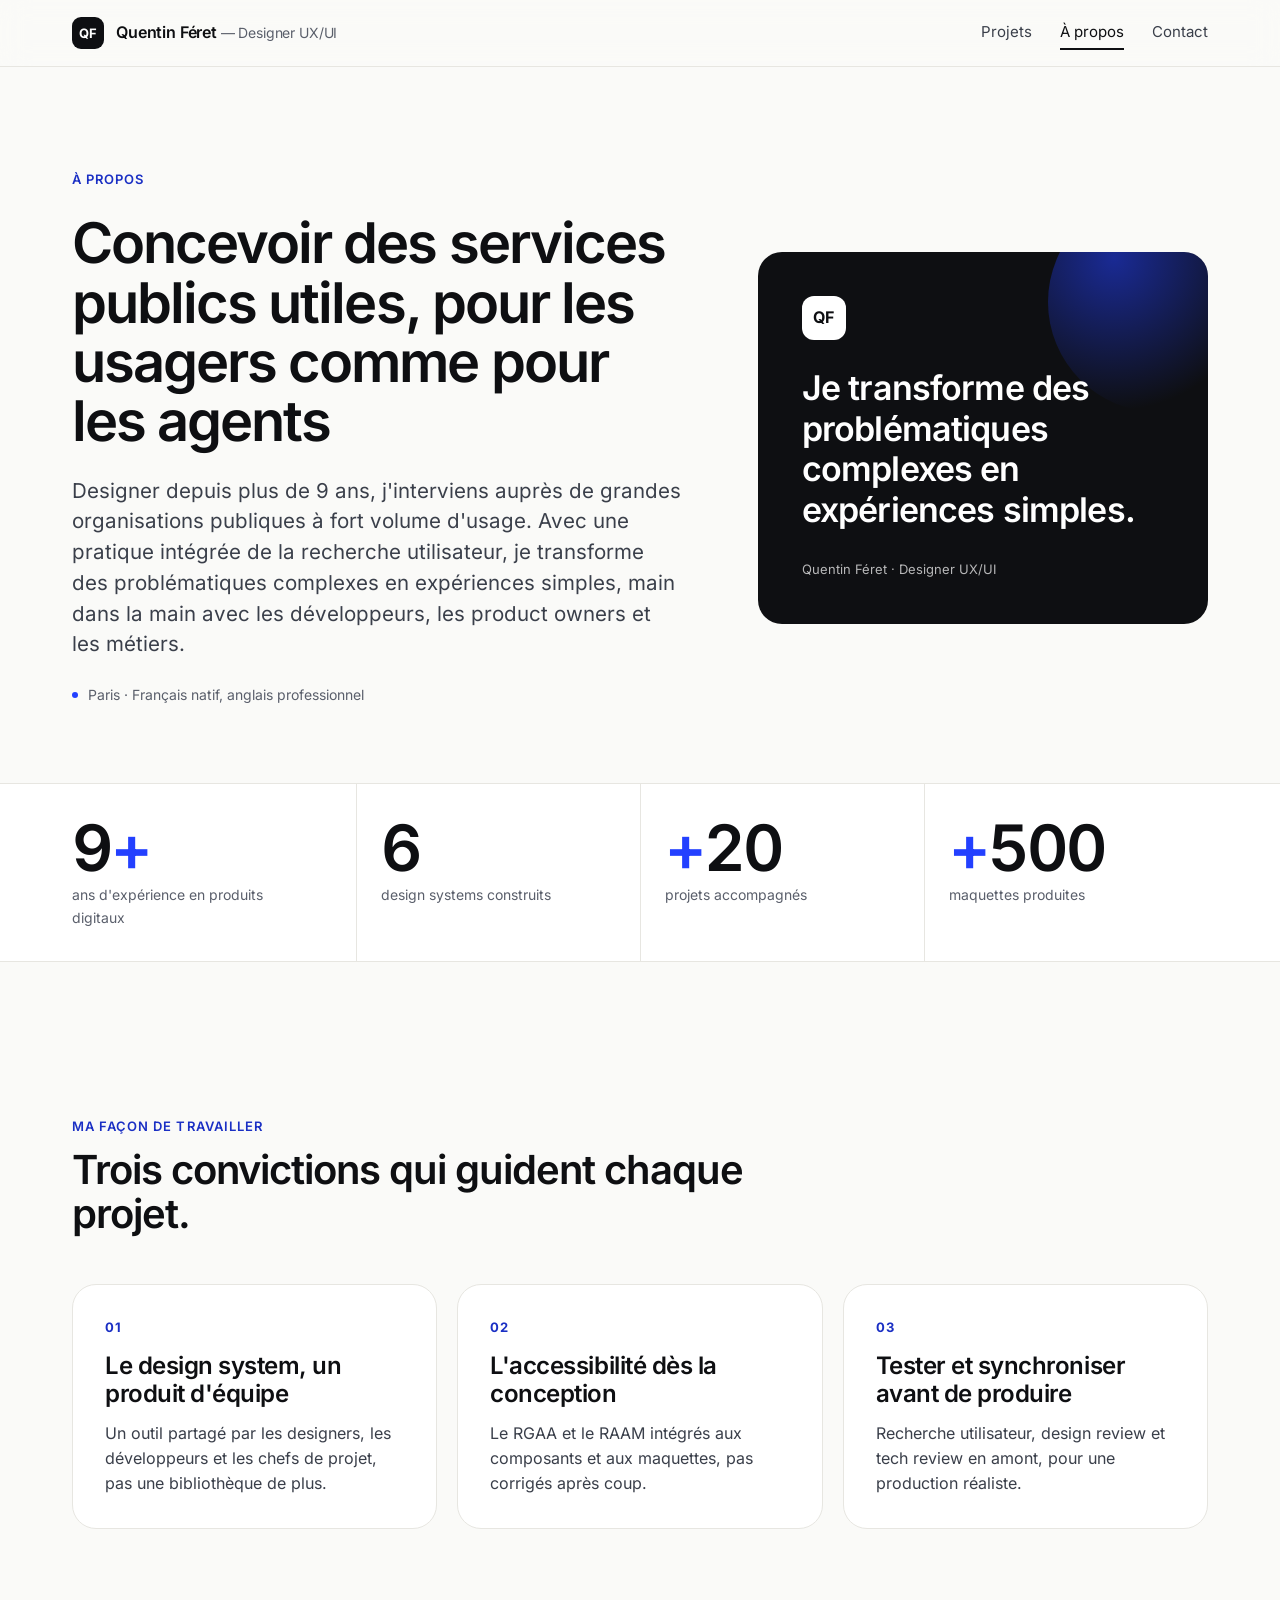
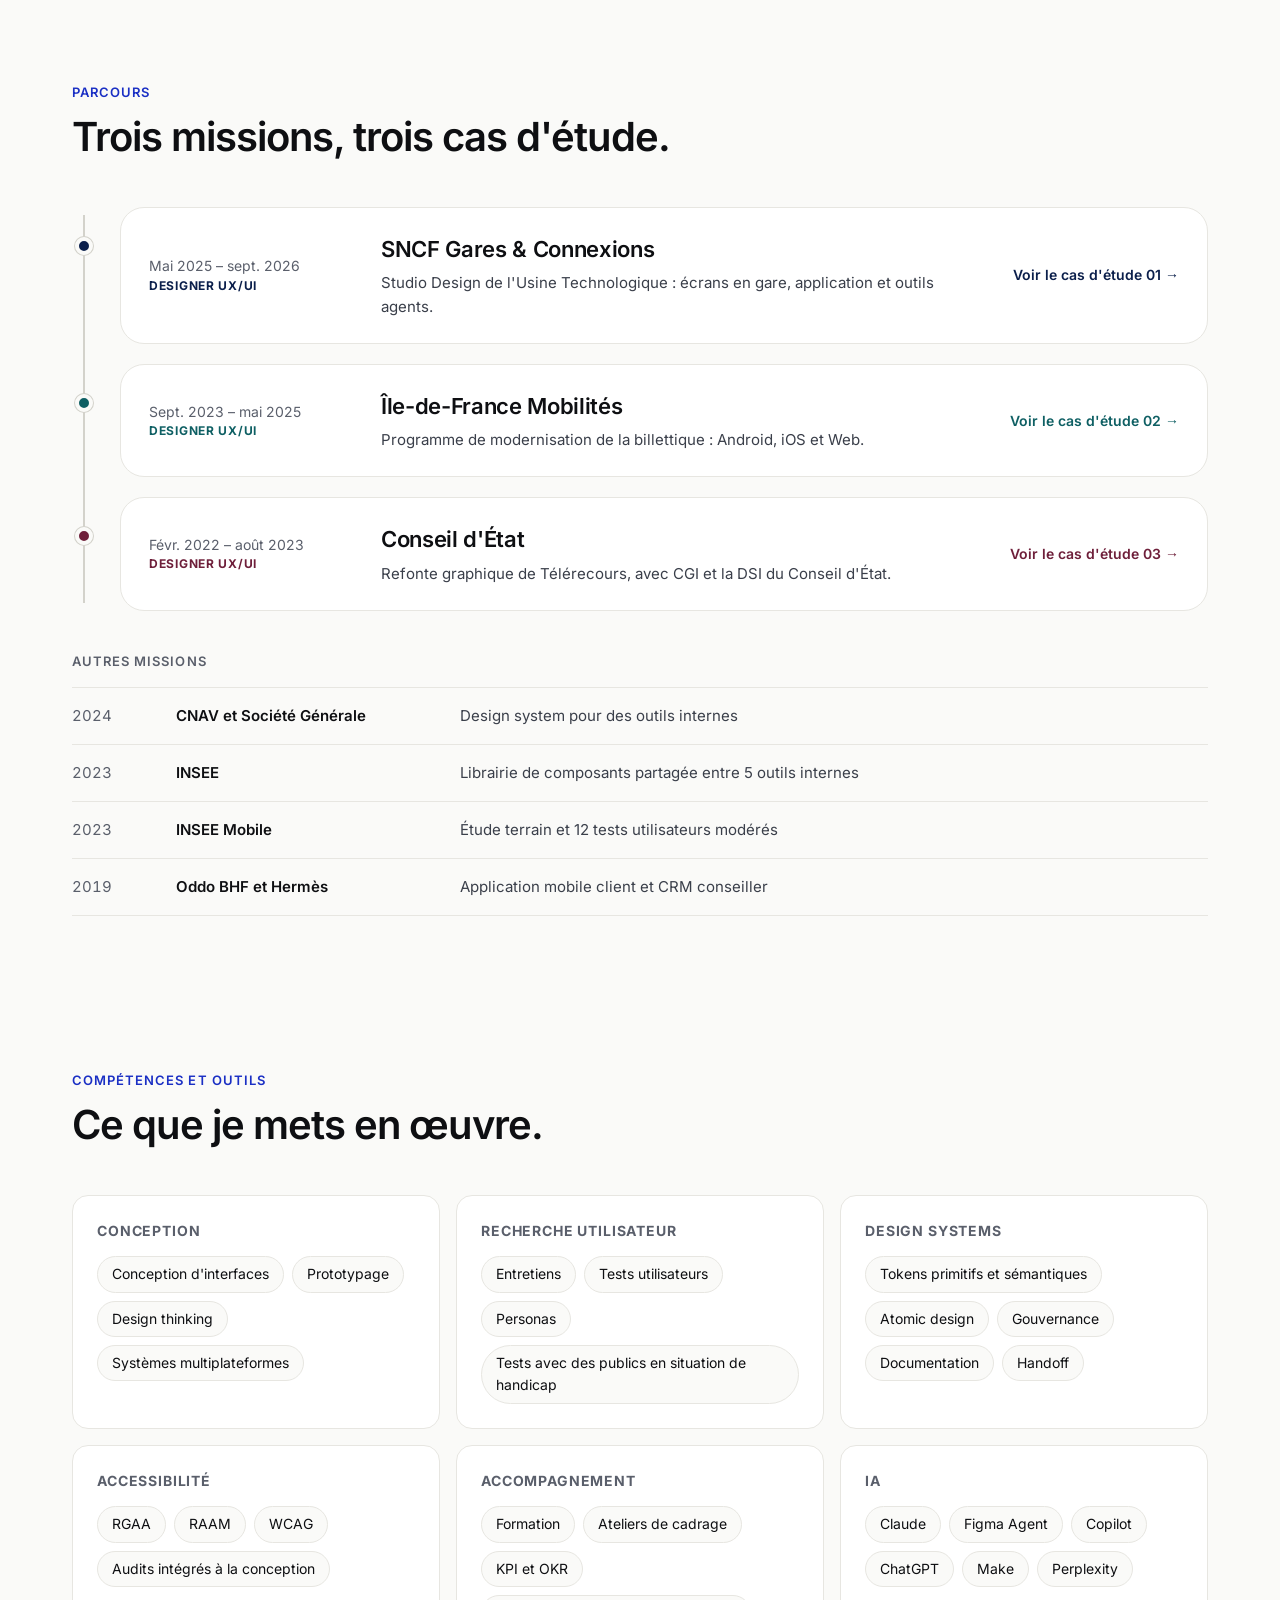
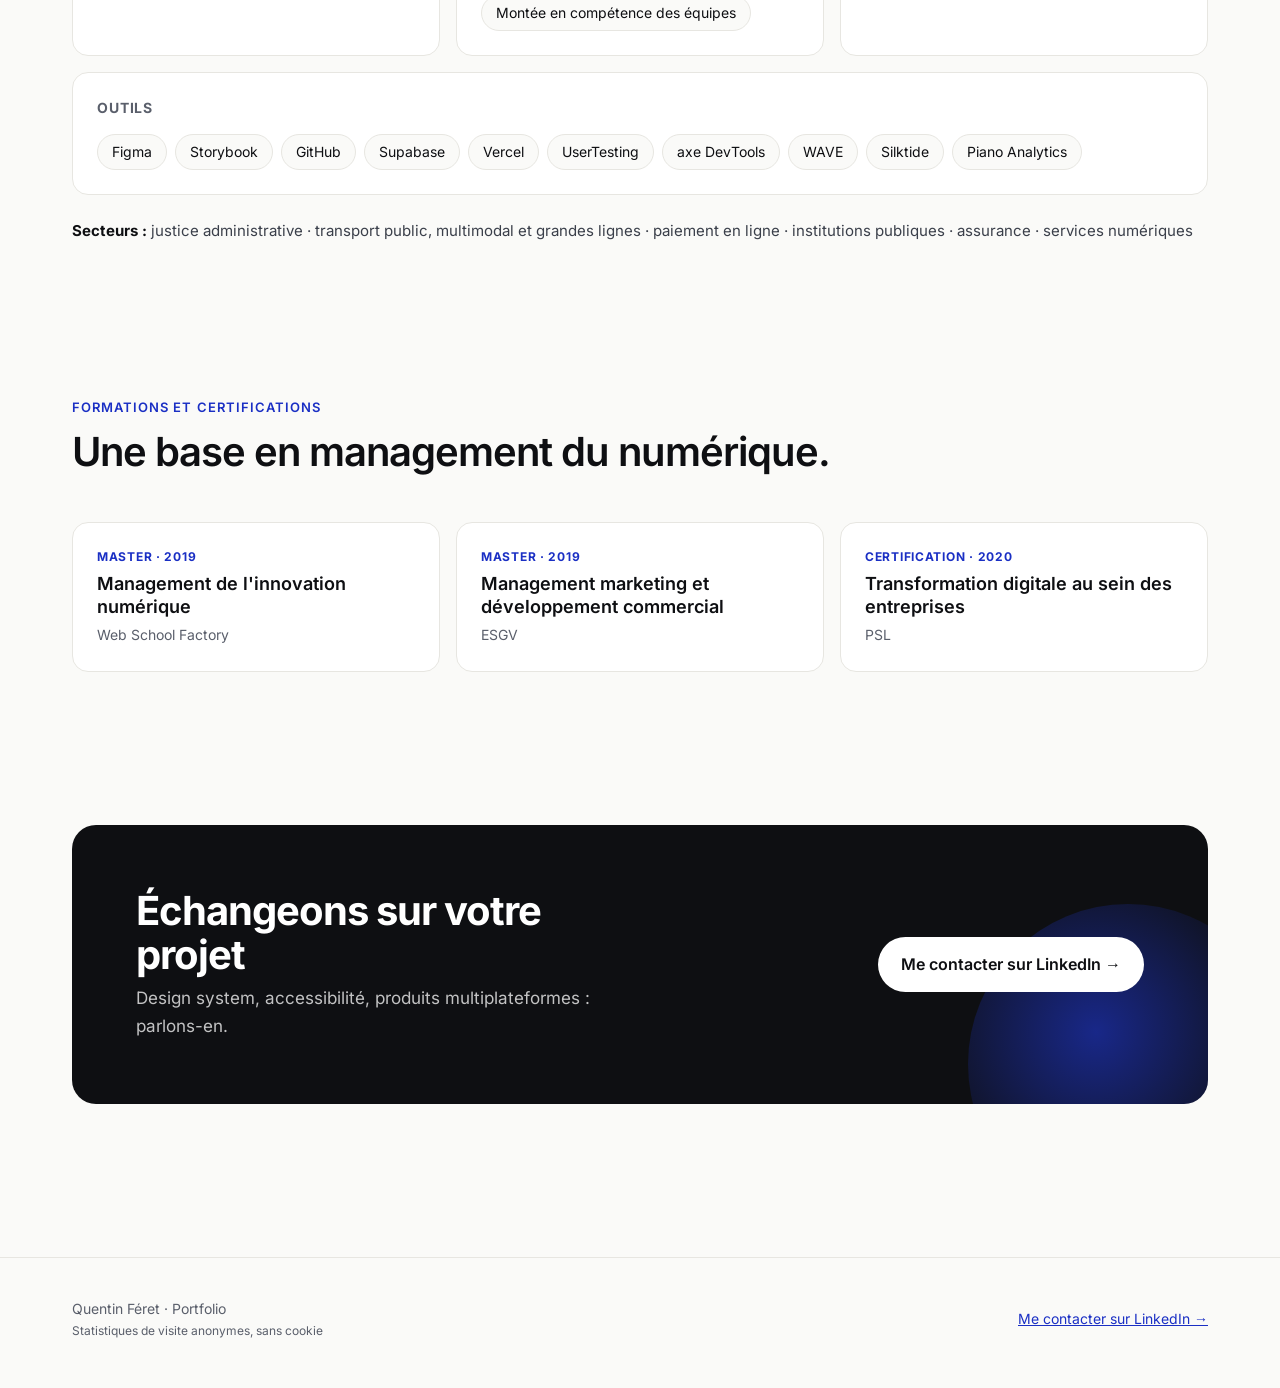
==== commit 2b5e800a: "Ajoute Umami Cloud (statistiques sans cookie) et suivi des clics clés Co-Authored-By: Claude Sonnet " ====
--- a/apropos.html
+++ b/apropos.html
@@ -11,6 +11,7 @@
 <link rel="stylesheet" href="assets/tokens.css">
 <link rel="stylesheet" href="assets/about.css">
 <script>document.documentElement.classList.add('js')</script>
+<script defer src="https://cloud.umami.is/script.js" data-website-id="4f2ae9d7-1726-47b2-a085-174438b8aec9"></script>
 </head>
 <body>
 <a class="skip" href="#contenu">Aller au contenu</a>
@@ -21,7 +22,7 @@
 <nav class="nav" aria-label="Navigation principale">
 <a href="index.html">Projets</a>
 <a href="apropos.html" aria-current="page">À propos</a>
-<a href="https://www.linkedin.com/in/quentin-feret" target="_blank" rel="noopener">Contact</a>
+<a href="https://www.linkedin.com/in/quentin-feret" target="_blank" rel="noopener" data-umami-event="contact-linkedin">Contact</a>
 </nav>
 </div>
 </header>
@@ -118,14 +119,14 @@
 
 <aside class="contact reveal">
 <div><h2>Échangeons sur votre projet</h2><p>Design system, accessibilité, produits multiplateformes : parlons-en.</p></div>
-<a class="btn" href="https://www.linkedin.com/in/quentin-feret" target="_blank" rel="noopener">Me contacter sur LinkedIn →</a>
+<a class="btn" href="https://www.linkedin.com/in/quentin-feret" target="_blank" rel="noopener" data-umami-event="contact-linkedin">Me contacter sur LinkedIn →</a>
 </aside>
 
 </div>
 </main>
 
 <footer class="site-footer">
-<div class="wrap"><span>Quentin Féret · Portfolio</span><a href="https://www.linkedin.com/in/quentin-feret" target="_blank" rel="noopener">Me contacter sur LinkedIn →</a></div>
+<div class="wrap"><span>Quentin Féret · Portfolio <small style="display:block;font-size:12px;color:var(--ink-3)">Statistiques de visite anonymes, sans cookie</small></span><a href="https://www.linkedin.com/in/quentin-feret" target="_blank" rel="noopener" data-umami-event="contact-linkedin">Me contacter sur LinkedIn →</a></div>
 </footer>
 
 <script>
